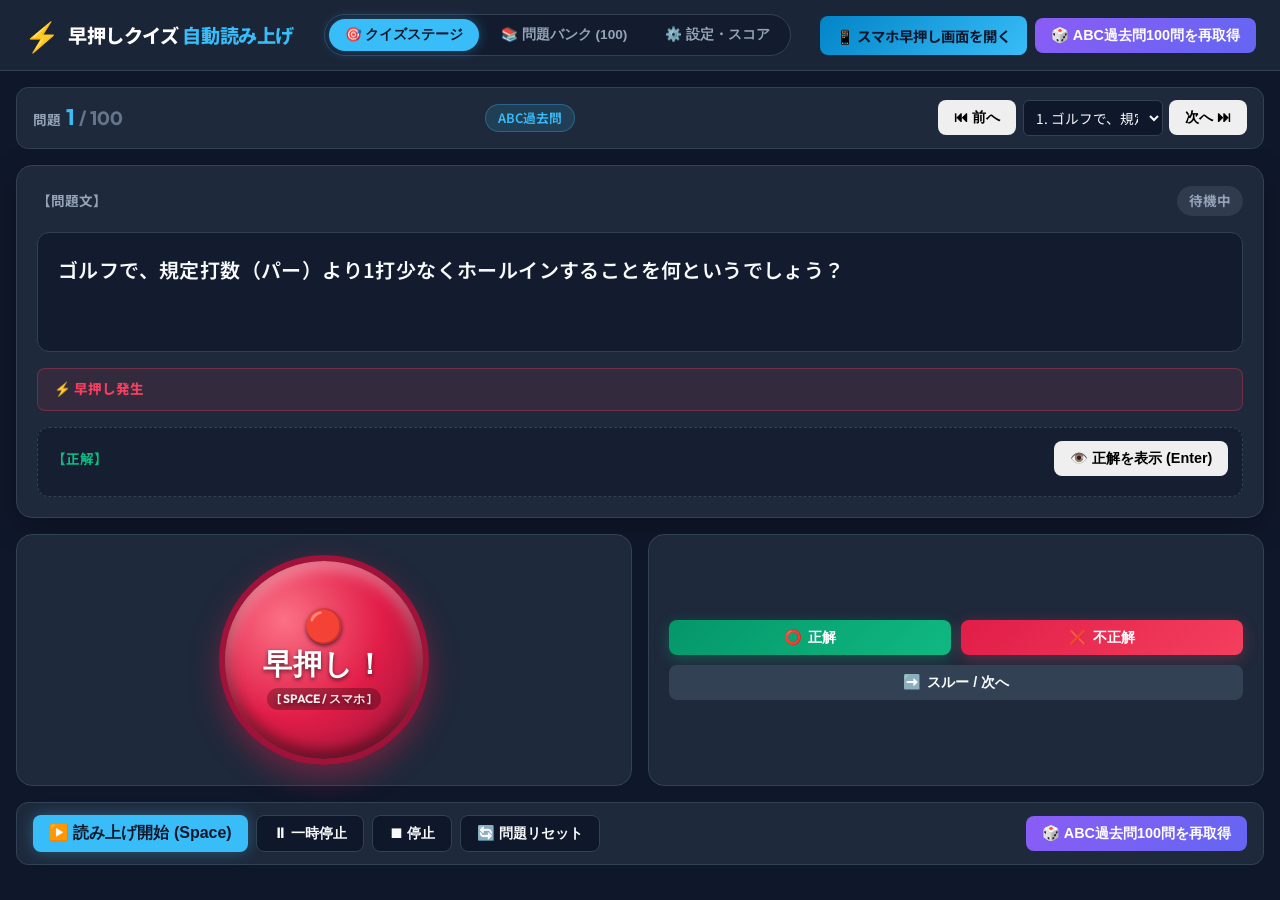
==== index.html @ 0f9292b7 "feat: implement automated buzzer quiz application with text-to-speech functionality and responsive U" ====
<!DOCTYPE html>
<html lang="ja">
<head>
  <meta charset="UTF-8">
  <meta name="viewport" content="width=device-width, initial-scale=1.0, maximum-scale=1.0, user-scalable=no">
  <title>早押しクイズ 自動読み上げ＆判定アプリ</title>
  <!-- Google Fonts: Noto Sans JP, Outfit -->
  <link rel="preconnect" href="https://fonts.googleapis.com">
  <link rel="preconnect" href="https://fonts.gstatic.com" crossorigin>
  <link href="https://fonts.googleapis.com/css2?family=Noto+Sans+JP:wght@400;600;800;900&family=Outfit:wght@600;800&display=swap" rel="stylesheet">
  <link rel="stylesheet" href="style.css">
</head>
<body>
  <div class="app-container">
    <!-- Header -->
    <header class="app-header">
      <div class="logo-area">
        <span class="logo-icon">⚡</span>
        <h1 class="app-title">早押しクイズ <span>自動読み上げ</span></h1>
      </div>
      <nav class="nav-tabs">
        <button class="tab-btn active" data-tab="stage-tab">🎯 クイズステージ</button>
        <button class="tab-btn" data-tab="bank-tab">📚 問題バンク (<span id="total-count-badge">0</span>)</button>
        <button class="tab-btn" data-tab="settings-tab">⚙️ 設定・スコア</button>
      </nav>
      <div class="header-actions">
        <a href="player.html" target="_blank" class="btn btn-mobile-link" title="スマホ用の早押しボタン画面を開きます">
          📱 スマホ早押し画面を開く
        </a>
        <button id="btn-header-abc" class="btn btn-abc-header" title="ABC過去問から新しく100問をランダム抽出">
          🎲 ABC過去問100問を再取得
        </button>
      </div>
    </header>

    <!-- Main Content Tabs -->
    <main class="app-main">
      
      <!-- ================= TAB 1: QUIZ STAGE ================= -->
      <section id="stage-tab" class="tab-content active">
        <div class="stage-grid">
          
          <!-- Top Info Bar -->
          <div class="stage-info-bar">
            <div class="q-progress">
              <span class="q-label">問題</span>
              <span id="current-q-num" class="q-num">1</span>
              <span class="q-total">/ <span id="max-q-num">100</span></span>
            </div>
            <div id="q-genre-tag" class="genre-tag">ABC過去問</div>
            <div class="stage-quick-controls">
              <button id="btn-prev-q" class="btn btn-sm">⏮ 前へ</button>
              <select id="q-select-dropdown" class="select-sm"></select>
              <button id="btn-next-q" class="btn btn-sm">次へ ⏭</button>
            </div>
          </div>

          <!-- Question Card Display -->
          <div class="question-card">
            <div class="question-header">
              <span class="card-title">【問題文】</span>
              <span id="speech-status" class="status-indicator ready">待機中</span>
            </div>
            
            <div id="question-text-box" class="question-text-box">
              <span class="placeholder-text">「読み上げ開始」またはSpaceキーを押してください</span>
            </div>

            <!-- Buzz Marker & Player Info -->
            <div id="buzz-marker-info" class="buzz-marker-info hidden">
              <span class="buzz-badge">⚡ 早押し発生</span>
              <span id="buzz-position-text"></span>
            </div>

            <!-- Answer Box (Hidden/Shown) -->
            <div class="answer-box">
              <div class="answer-header">
                <span class="answer-title">【正解】</span>
                <button id="btn-toggle-answer" class="btn btn-answer-toggle">👁️ 正解を表示 (Enter)</button>
              </div>
              <div id="answer-text" class="answer-text hidden">----</div>
            </div>
          </div>

          <!-- Giant Buzz Button & Countdown Stage -->
          <div class="buzz-stage-area">
            
            <!-- Giant Buzzer Button -->
            <div class="buzzer-container">
              <button id="btn-buzz" class="giant-buzz-button">
                <div class="buzz-inner">
                  <span class="buzz-icon">🔴</span>
                  <span class="buzz-text">早押し！</span>
                  <span class="buzz-sub">[ SPACE / スマホ ]</span>
                </div>
              </button>
            </div>

            <!-- Answer Countdown & Judge Panel -->
            <div class="judge-container">
              <!-- Timer Display -->
              <div id="timer-display" class="timer-display hidden">
                <span class="timer-label">解答時間</span>
                <span id="timer-count" class="timer-count">5</span>
                <div class="timer-bar-bg">
                  <div id="timer-bar-fill" class="timer-bar-fill"></div>
                </div>
              </div>

              <!-- Judgement Buttons -->
              <div class="judge-buttons">
                <button id="btn-correct" class="btn btn-judge btn-correct">
                  <span class="judge-icon">⭕</span>
                  <span class="judge-label">正解</span>
                </button>
                <button id="btn-incorrect" class="btn btn-judge btn-incorrect">
                  <span class="judge-icon">❌</span>
                  <span class="judge-label">不正解</span>
                </button>
                <button id="btn-through" class="btn btn-judge btn-through">
                  <span class="judge-icon">➡️</span>
                  <span class="judge-label">スルー / 次へ</span>
                </button>
              </div>
            </div>

          </div>

          <!-- Playback Controls Toolbar -->
          <div class="playback-toolbar">
            <button id="btn-play" class="btn btn-play">▶️ 読み上げ開始 (Space)</button>
            <button id="btn-pause" class="btn btn-ctrl">⏸ 一時停止</button>
            <button id="btn-stop" class="btn btn-ctrl">⏹ 停止</button>
            <button id="btn-restart" class="btn btn-ctrl">🔄 問題リセット</button>
            <button id="btn-stage-abc" class="btn btn-abc-stage">🎲 ABC過去問100問を再取得</button>
          </div>

        </div>
      </section>

      <!-- ================= TAB 2: QUESTION BANK ================= -->
      <section id="bank-tab" class="tab-content">
        <div class="bank-container">
          
          <div class="bank-toolbar">
            <div class="bank-title-area">
              <h2>登録問題一覧</h2>
              <span id="bank-count-info">全 0 問</span>
            </div>
            <div class="bank-action-buttons">
              <button id="btn-bank-abc" class="btn btn-abc">🎲 ABC過去問100問を再取得</button>
              <button id="btn-open-import" class="btn btn-secondary">📥 CSV/一括インポート</button>
              <button id="btn-open-add" class="btn btn-primary">➕ 問題を手動追加</button>
              <button id="btn-shuffle-bank" class="btn btn-ctrl">🔀 シャッフル</button>
              <button id="btn-clear-bank" class="btn btn-danger">🗑 全削除</button>
            </div>
          </div>

          <!-- Add / Edit Modal -->
          <div id="add-modal" class="modal hidden">
            <div class="modal-content">
              <h3>新しい問題を追加</h3>
              <div class="form-group">
                <label>問題文（必須）:</label>
                <textarea id="input-add-q" placeholder="例: 慣用句で、思いがけない幸運に恵まれることを「棚から何」というでしょう？" rows="3"></textarea>
              </div>
              <div class="form-group">
                <label>正解（必須）:</label>
                <input type="text" id="input-add-a" placeholder="例: 牡丹（ぼたもち）">
              </div>
              <div class="form-group">
                <label>ジャンル（任意）:</label>
                <input type="text" id="input-add-genre" placeholder="例: 国語・文学">
              </div>
              <div class="modal-buttons">
                <button id="btn-save-add" class="btn btn-primary">保存する</button>
                <button id="btn-close-add" class="btn btn-secondary">キャンセル</button>
              </div>
            </div>
          </div>

          <!-- Import Modal -->
          <div id="import-modal" class="modal hidden">
            <div class="modal-content">
              <h3>問題の一括インポート</h3>
              <p class="import-help">1行ごとに「<code>問題文,正解</code>」または「<code>問題文 [Tab] 正解</code>」の形式で入力してください。</p>
              <textarea id="input-import-text" rows="8" placeholder="問題文1,正解1&#10;問題文2,正解2"></textarea>
              <div class="modal-buttons">
                <button id="btn-do-import" class="btn btn-primary">インポート実行</button>
                <button id="btn-close-import" class="btn btn-secondary">閉じる</button>
              </div>
            </div>
          </div>

          <!-- Question Table -->
          <div class="table-wrapper">
            <table class="question-table">
              <thead>
                <tr>
                  <th style="width: 60px;">No.</th>
                  <th>問題文</th>
                  <th style="width: 200px;">正解</th>
                  <th style="width: 120px;">ジャンル</th>
                  <th style="width: 100px;">操作</th>
                </tr>
              </thead>
              <tbody id="question-table-body">
                <!-- Dynamically populated -->
              </tbody>
            </table>
          </div>

        </div>
      </section>

      <!-- ================= TAB 3: SETTINGS & SCORES ================= -->
      <section id="settings-tab" class="tab-content">
        <div class="settings-grid">
          
          <!-- Smartphone Buzzer Info -->
          <div class="settings-card full-width">
            <h3>📱 スマホ早押しコントローラー連携</h3>
            <p>スマホや別のタブ・端末を早押しボタンとして使用できます！下記ボタンからスマホ用ボタン画面（<code>player.html</code>）を開いてください。</p>
            <div style="margin-top: 0.5rem; display: flex; gap: 1rem; align-items: center;">
              <a href="player.html" target="_blank" class="btn btn-mobile-link" style="font-size: 1rem; padding: 0.75rem 1.5rem;">
                📱 スマホ用早押し画面 (player.html) を開く
              </a>
              <span style="font-size: 0.85rem; color: var(--text-secondary);">※同じWi-Fi/ブラウザ内から連携可能</span>
            </div>
          </div>

          <!-- Audio & Speech Settings -->
          <div class="settings-card">
            <h3>🎙️ 音声合成（読み上げ）設定</h3>
            
            <div class="form-group">
              <label>音声ボイス:</label>
              <select id="select-voice" class="select-full"></select>
            </div>

            <div class="form-group">
              <label>読み上げ速度 (Speed): <span id="rate-value" class="val-badge">1.3x</span></label>
              <input type="range" id="range-rate" min="0.8" max="2.5" step="0.1" value="1.3">
              <div class="range-labels">
                <span>0.8x (ゆっくり)</span>
                <span>1.3x (標準早押し)</span>
                <span>2.5x (超高速)</span>
              </div>
            </div>

            <div class="form-group">
              <label>ピッチ (Pitch): <span id="pitch-value" class="val-badge">1.0</span></label>
              <input type="range" id="range-pitch" min="0.5" max="1.5" step="0.1" value="1.0">
            </div>

            <button id="btn-test-speech" class="btn btn-secondary">🔊 声のテスト再生</button>
          </div>

          <!-- Quiz Rules & Timer Settings -->
          <div class="settings-card">
            <h3>⏱️ ルール・タイマー設定</h3>

            <div class="form-group">
              <label>早押し後の解答制限時間:</label>
              <select id="select-timer-sec" class="select-full">
                <option value="3">3秒</option>
                <option value="5" selected>5秒（標準）</option>
                <option value="7">7秒</option>
                <option value="10">10秒</option>
              </select>
            </div>

            <div class="form-group">
              <label>正解時の加点ポイント:</label>
              <input type="number" id="input-correct-pt" value="100" class="input-full">
            </div>

            <div class="form-group">
              <label>不正解時の減点ポイント:</label>
              <input type="number" id="input-incorrect-pt" value="50" class="input-full">
            </div>
          </div>

          <!-- Scoreboard / Player Manager -->
          <div class="settings-card full-width">
            <div class="scoreboard-header">
              <h3>🏆 スコアボード・対戦記録</h3>
              <div class="score-actions">
                <button id="btn-reset-scores" class="btn btn-danger btn-sm">🔄 得点をリセット</button>
              </div>
            </div>

            <div class="score-cards-container">
              <div class="player-score-card">
                <div class="player-name">プレイヤー / チーム</div>
                <div id="player-score-val" class="score-display">0 <span class="unit">pt</span></div>
                <div class="score-stats">
                  <span class="stat-correct">正解: <strong id="stat-correct-count">0</strong></span>
                  <span class="stat-incorrect">誤答: <strong id="stat-incorrect-count">0</strong></span>
                </div>
                <div class="manual-score-adjust">
                  <button id="btn-add-100" class="btn btn-sm btn-correct">+100</button>
                  <button id="btn-sub-50" class="btn btn-sm btn-incorrect">-50</button>
                </div>
              </div>
            </div>
          </div>

        </div>
      </section>

    </main>
  </div>

  <!-- Scripts -->
  <script src="js/abc_dataset.js"></script>
  <script src="js/sound.js"></script>
  <script src="js/speech.js"></script>
  <script src="js/questions.js"></script>
  <script src="app.js"></script>
</body>
</html>
---- style.css ----
/* ==========================================================================
   早押しクイズ 自動読み上げ＆判定アプリ Stylesheet
   ========================================================================== */

:root {
  --bg-dark: #0f172a;
  --bg-card: #1e293b;
  --bg-card-hover: #334155;
  --border-color: #334155;
  
  --primary-color: #38bdf8;
  --primary-glow: rgba(56, 189, 248, 0.35);
  
  --accent-red: #f43f5e;
  --accent-red-glow: rgba(244, 63, 94, 0.5);
  
  --accent-green: #10b981;
  --accent-green-glow: rgba(16, 185, 129, 0.4);
  
  --accent-yellow: #f59e0b;
  --accent-purple: #8b5cf6;
  
  --text-primary: #f8fafc;
  --text-secondary: #94a3b8;
  --text-muted: #64748b;
  
  --font-main: 'Noto Sans JP', -apple-system, BlinkMacSystemFont, sans-serif;
  --font-num: 'Outfit', sans-serif;
}

* {
  box-sizing: border-box;
  margin: 0;
  padding: 0;
}

body {
  background-color: var(--bg-dark);
  color: var(--text-primary);
  font-family: var(--font-main);
  line-height: 1.6;
  min-height: 100vh;
  overflow-x: hidden;
}

.app-container {
  display: flex;
  flex-direction: column;
  min-height: 100vh;
}

/* ==========================================
   Header & Navigation
   ========================================== */
.app-header {
  display: flex;
  align-items: center;
  justify-content: space-between;
  padding: 0.75rem 1.5rem;
  background-color: rgba(30, 41, 59, 0.85);
  backdrop-filter: blur(12px);
  border-bottom: 1px solid var(--border-color);
  position: sticky;
  top: 0;
  z-index: 100;
  flex-wrap: wrap;
  gap: 0.75rem;
}

.logo-area {
  display: flex;
  align-items: center;
  gap: 0.5rem;
}

.logo-icon {
  font-size: 1.8rem;
}

.app-title {
  font-size: 1.2rem;
  font-weight: 800;
  color: #fff;
  letter-spacing: -0.02em;
}

.app-title span {
  color: var(--primary-color);
}

.nav-tabs {
  display: flex;
  gap: 0.35rem;
  background-color: rgba(15, 23, 42, 0.6);
  padding: 0.25rem;
  border-radius: 9999px;
  border: 1px solid var(--border-color);
}

.tab-btn {
  background: none;
  border: none;
  color: var(--text-secondary);
  padding: 0.45rem 1rem;
  border-radius: 9999px;
  font-size: 0.85rem;
  font-weight: 600;
  cursor: pointer;
  transition: all 0.2s ease;
}

.tab-btn:hover {
  color: var(--text-primary);
}

.tab-btn.active {
  background-color: var(--primary-color);
  color: #0f172a;
  box-shadow: 0 0 12px var(--primary-glow);
}

.header-actions {
  display: flex;
  align-items: center;
  gap: 0.5rem;
}

.btn-mobile-link {
  background: linear-gradient(135deg, #0284c7, #38bdf8);
  color: #0f172a;
  font-weight: 800;
  padding: 0.45rem 0.9rem;
  border-radius: 8px;
  text-decoration: none;
  font-size: 0.85rem;
  display: inline-flex;
  align-items: center;
  gap: 0.3rem;
  transition: transform 0.15s ease;
}

.btn-mobile-link:hover {
  transform: translateY(-1px);
}

.btn-abc-header {
  background: linear-gradient(135deg, var(--accent-purple), #6366f1);
  color: #fff;
  font-weight: 700;
  padding: 0.45rem 0.9rem;
  border-radius: 8px;
  border: none;
  cursor: pointer;
  font-size: 0.85rem;
  transition: transform 0.15s ease, box-shadow 0.15s ease;
}

.btn-abc-header:hover {
  transform: translateY(-2px);
  box-shadow: 0 4px 15px rgba(139, 92, 246, 0.4);
}

/* Mobile Responsive Header */
@media (max-width: 820px) {
  .app-header {
    flex-direction: column;
    align-items: stretch;
  }
  .header-actions {
    justify-content: space-between;
  }
  .nav-tabs {
    justify-content: center;
  }
}

/* ==========================================
   Main Layout & Tabs
   ========================================== */
.app-main {
  flex: 1;
  padding: 1rem;
  max-width: 1280px;
  width: 100%;
  margin: 0 auto;
}

.tab-content {
  display: none;
}

.tab-content.active {
  display: block;
  animation: fadeIn 0.25s ease-out;
}

@keyframes fadeIn {
  from { opacity: 0; transform: translateY(6px); }
  to { opacity: 1; transform: translateY(0); }
}

/* ==========================================
   Tab 1: Quiz Stage
   ========================================== */
.stage-grid {
  display: flex;
  flex-direction: column;
  gap: 1rem;
}

.stage-info-bar {
  display: flex;
  align-items: center;
  justify-content: space-between;
  background-color: var(--bg-card);
  padding: 0.75rem 1rem;
  border-radius: 12px;
  border: 1px solid var(--border-color);
  flex-wrap: wrap;
  gap: 0.5rem;
}

.q-progress {
  font-family: var(--font-num);
  font-size: 1.2rem;
  font-weight: 700;
  display: flex;
  align-items: baseline;
  gap: 0.3rem;
}

.q-label {
  font-size: 0.85rem;
  color: var(--text-secondary);
  font-family: var(--font-main);
}

.q-num {
  font-size: 1.4rem;
  color: var(--primary-color);
}

.q-total {
  color: var(--text-muted);
}

.genre-tag {
  background-color: rgba(56, 189, 248, 0.15);
  color: var(--primary-color);
  border: 1px solid rgba(56, 189, 248, 0.3);
  padding: 0.2rem 0.75rem;
  border-radius: 9999px;
  font-size: 0.8rem;
  font-weight: 600;
}

.stage-quick-controls {
  display: flex;
  align-items: center;
  gap: 0.4rem;
}

.select-sm {
  background-color: var(--bg-dark);
  color: var(--text-primary);
  border: 1px solid var(--border-color);
  padding: 0.35rem 0.5rem;
  border-radius: 6px;
  font-size: 0.85rem;
  max-width: 140px;
}

/* Question Display Card */
.question-card {
  background-color: var(--bg-card);
  border: 1px solid var(--border-color);
  border-radius: 16px;
  padding: 1.25rem;
  display: flex;
  flex-direction: column;
  gap: 1rem;
  box-shadow: 0 10px 30px rgba(0, 0, 0, 0.25);
}

.question-header {
  display: flex;
  align-items: center;
  justify-content: space-between;
}

.card-title {
  font-size: 0.85rem;
  font-weight: 700;
  color: var(--text-secondary);
}

.status-indicator {
  font-size: 0.85rem;
  font-weight: 700;
  padding: 0.25rem 0.75rem;
  border-radius: 9999px;
}

.status-indicator.ready {
  background-color: rgba(148, 163, 184, 0.15);
  color: var(--text-secondary);
}

.status-indicator.playing {
  background-color: rgba(56, 189, 248, 0.2);
  color: var(--primary-color);
  border: 1px solid var(--primary-color);
  animation: pulse 1.5s infinite;
}

.status-indicator.buzzed {
  background-color: var(--accent-red);
  color: #fff;
  box-shadow: 0 0 15px var(--accent-red-glow);
}

@keyframes pulse {
  0%, 100% { opacity: 1; }
  50% { opacity: 0.5; }
}

.question-text-box {
  background-color: rgba(15, 23, 42, 0.7);
  border: 1px solid var(--border-color);
  border-radius: 12px;
  padding: 1.25rem;
  min-height: 120px;
  font-size: 1.25rem;
  font-weight: 600;
  line-height: 1.7;
  letter-spacing: 0.02em;
  word-break: break-all;
  white-space: pre-wrap;
  transition: border-color 0.2s ease;
}

.placeholder-text {
  color: var(--text-muted);
  font-size: 1rem;
  font-weight: 400;
  font-style: italic;
}

.speech-highlight {
  color: var(--primary-color);
  text-shadow: 0 0 8px var(--primary-glow);
  font-weight: 800;
  background-color: rgba(56, 189, 248, 0.15);
  border-radius: 4px;
}

.buzz-slash {
  display: inline-block;
  color: var(--accent-red);
  font-weight: 900;
  font-size: 1.5rem;
  background-color: rgba(244, 63, 94, 0.25);
  padding: 0 0.25rem;
  border-radius: 4px;
  border: 1px solid var(--accent-red);
  box-shadow: 0 0 10px var(--accent-red-glow);
  animation: buzzPop 0.3s cubic-bezier(0.175, 0.885, 0.32, 1.275);
}

@keyframes buzzPop {
  0% { transform: scale(0.5); }
  50% { transform: scale(1.3); }
  100% { transform: scale(1); }
}

.buzz-marker-info {
  display: flex;
  align-items: center;
  gap: 0.75rem;
  background-color: rgba(244, 63, 94, 0.1);
  border: 1px solid rgba(244, 63, 94, 0.3);
  padding: 0.6rem 1rem;
  border-radius: 8px;
  font-size: 0.85rem;
}

.buzz-badge {
  color: var(--accent-red);
  font-weight: 800;
}

.answer-box {
  background-color: rgba(15, 23, 42, 0.5);
  border: 1px dashed var(--border-color);
  border-radius: 12px;
  padding: 0.85rem;
}

.answer-header {
  display: flex;
  align-items: center;
  justify-content: space-between;
  margin-bottom: 0.4rem;
}

.answer-title {
  font-size: 0.85rem;
  font-weight: 700;
  color: var(--accent-green);
}

.answer-text {
  font-size: 1.2rem;
  font-weight: 800;
  color: var(--accent-green);
  background-color: rgba(16, 185, 129, 0.1);
  padding: 0.65rem 0.85rem;
  border-radius: 8px;
  border: 1px solid rgba(16, 185, 129, 0.3);
  word-break: break-all;
}

.answer-text.hidden {
  display: none;
}

/* ==========================================
   Buzz Stage Area & Giant Buzzer Button
   ========================================== */
.buzz-stage-area {
  display: grid;
  grid-template-columns: 1fr 1fr;
  gap: 1rem;
  align-items: stretch;
}

@media (max-width: 768px) {
  .buzz-stage-area {
    grid-template-columns: 1fr;
  }
}

.buzzer-container {
  display: flex;
  align-items: center;
  justify-content: center;
  background-color: var(--bg-card);
  border: 1px solid var(--border-color);
  border-radius: 16px;
  padding: 1.25rem;
}

.giant-buzz-button {
  width: min(210px, 55vw);
  height: min(210px, 55vw);
  border-radius: 50%;
  border: 6px solid #9f1239;
  background: radial-gradient(circle at 30% 30%, #fb7185, #e11d48, #881337);
  box-shadow: 0 12px 30px rgba(225, 29, 72, 0.4), inset 0 -8px 15px rgba(0, 0, 0, 0.5), inset 0 8px 15px rgba(255, 255, 255, 0.4);
  cursor: pointer;
  transition: transform 0.1s ease, box-shadow 0.1s ease, filter 0.1s ease;
  outline: none;
  touch-action: manipulation;
  -webkit-tap-highlight-color: transparent;
}

.giant-buzz-button:hover {
  transform: scale(1.03);
  filter: brightness(1.1);
  box-shadow: 0 16px 40px rgba(225, 29, 72, 0.6), inset 0 -8px 15px rgba(0, 0, 0, 0.5);
}

.giant-buzz-button:active,
.giant-buzz-button.pressed {
  transform: scale(0.94);
  box-shadow: 0 4px 15px rgba(225, 29, 72, 0.4), inset 0 4px 10px rgba(0, 0, 0, 0.8);
  filter: brightness(1.25);
}

.buzz-inner {
  display: flex;
  flex-direction: column;
  align-items: center;
  justify-content: center;
  color: #fff;
  text-shadow: 0 2px 4px rgba(0, 0, 0, 0.6);
}

.buzz-icon {
  font-size: 2rem;
  line-height: 1;
}

.buzz-text {
  font-size: 1.8rem;
  font-weight: 900;
  letter-spacing: 0.05em;
  margin-top: 0.2rem;
}

.buzz-sub {
  font-size: 0.75rem;
  font-family: var(--font-num);
  font-weight: 700;
  opacity: 0.9;
  background-color: rgba(0, 0, 0, 0.3);
  padding: 0.15rem 0.6rem;
  border-radius: 9999px;
  margin-top: 0.2rem;
}

/* Countdown & Judgement Container */
.judge-container {
  background-color: var(--bg-card);
  border: 1px solid var(--border-color);
  border-radius: 16px;
  padding: 1.25rem;
  display: flex;
  flex-direction: column;
  justify-content: center;
  gap: 0.85rem;
}

.timer-display {
  display: flex;
  flex-direction: column;
  align-items: center;
  gap: 0.3rem;
  background-color: rgba(15, 23, 42, 0.6);
  padding: 0.6rem;
  border-radius: 12px;
  border: 1px solid var(--border-color);
}

.timer-display.hidden {
  display: none;
}

.timer-label {
  font-size: 0.75rem;
  color: var(--text-secondary);
  font-weight: 600;
}

.timer-count {
  font-family: var(--font-num);
  font-size: 2.2rem;
  font-weight: 900;
  color: var(--accent-yellow);
  line-height: 1;
}

.timer-bar-bg {
  width: 100%;
  height: 6px;
  background-color: var(--bg-dark);
  border-radius: 9999px;
  overflow: hidden;
}

.timer-bar-fill {
  height: 100%;
  width: 100%;
  background: linear-gradient(90deg, var(--accent-yellow), var(--accent-red));
  transition: width 0.1s linear;
}

.judge-buttons {
  display: grid;
  grid-template-columns: 1fr 1fr;
  gap: 0.65rem;
}

.btn-judge {
  padding: 0.85rem 0.5rem;
  border-radius: 12px;
  border: none;
  font-weight: 800;
  font-size: 1rem;
  cursor: pointer;
  display: flex;
  align-items: center;
  justify-content: center;
  gap: 0.4rem;
  transition: transform 0.15s ease, box-shadow 0.15s ease;
}

.btn-judge:hover {
  transform: translateY(-2px);
}

.btn-correct {
  background: linear-gradient(135deg, #059669, #10b981);
  color: #fff;
  box-shadow: 0 4px 15px rgba(16, 185, 129, 0.3);
}

.btn-incorrect {
  background: linear-gradient(135deg, #e11d48, #f43f5e);
  color: #fff;
  box-shadow: 0 4px 15px rgba(244, 63, 94, 0.3);
}

.btn-through {
  grid-column: span 2;
  background-color: #334155;
  color: var(--text-primary);
}

.btn-through:hover {
  background-color: #475569;
}

/* Playback Toolbar */
.playback-toolbar {
  display: flex;
  flex-wrap: wrap;
  gap: 0.5rem;
  background-color: var(--bg-card);
  border: 1px solid var(--border-color);
  border-radius: 12px;
  padding: 0.75rem 1rem;
  align-items: center;
}

.btn {
  padding: 0.5rem 1rem;
  border-radius: 8px;
  border: none;
  font-weight: 700;
  font-size: 0.9rem;
  cursor: pointer;
  transition: all 0.15s ease;
}

.btn-play {
  background-color: var(--primary-color);
  color: #0f172a;
  font-size: 1rem;
  box-shadow: 0 0 15px var(--primary-glow);
}

.btn-play:hover {
  background-color: #7dd3fc;
}

.btn-ctrl {
  background-color: var(--bg-dark);
  color: var(--text-primary);
  border: 1px solid var(--border-color);
}

.btn-ctrl:hover {
  background-color: var(--bg-card-hover);
}

.btn-abc-stage {
  margin-left: auto;
  background: linear-gradient(135deg, #8b5cf6, #6366f1);
  color: #fff;
}

/* ==========================================
   Tab 2: Question Bank
   ========================================== */
.bank-container {
  display: flex;
  flex-direction: column;
  gap: 1rem;
}

.bank-toolbar {
  display: flex;
  align-items: center;
  justify-content: space-between;
  background-color: var(--bg-card);
  border: 1px solid var(--border-color);
  border-radius: 12px;
  padding: 1rem;
  flex-wrap: wrap;
  gap: 0.75rem;
}

.bank-title-area h2 {
  font-size: 1.1rem;
  font-weight: 800;
}

#bank-count-info {
  font-size: 0.85rem;
  color: var(--text-secondary);
}

.bank-action-buttons {
  display: flex;
  gap: 0.4rem;
  flex-wrap: wrap;
}

.btn-primary {
  background-color: var(--primary-color);
  color: #0f172a;
}

.btn-secondary {
  background-color: #475569;
  color: #fff;
}

.btn-danger {
  background-color: #991b1b;
  color: #fff;
}

.btn-abc {
  background: linear-gradient(135deg, #8b5cf6, #6366f1);
  color: #fff;
}

.table-wrapper {
  background-color: var(--bg-card);
  border: 1px solid var(--border-color);
  border-radius: 12px;
  overflow-x: auto;
  max-height: 550px;
  overflow-y: auto;
}

.question-table {
  width: 100%;
  border-collapse: collapse;
  text-align: left;
}

.question-table th,
.question-table td {
  padding: 0.75rem 0.85rem;
  border-bottom: 1px solid var(--border-color);
  font-size: 0.9rem;
}

.question-table th {
  background-color: var(--bg-dark);
  color: var(--text-secondary);
  font-size: 0.8rem;
  font-weight: 700;
  position: sticky;
  top: 0;
  z-index: 10;
}

.question-table tr:hover {
  background-color: var(--bg-card-hover);
}

/* Modals */
.modal {
  position: fixed;
  top: 0;
  left: 0;
  width: 100vw;
  height: 100vh;
  background-color: rgba(15, 23, 42, 0.8);
  backdrop-filter: blur(8px);
  display: flex;
  align-items: center;
  justify-content: center;
  z-index: 1000;
}

.modal.hidden {
  display: none;
}

.modal-content {
  background-color: var(--bg-card);
  border: 1px solid var(--border-color);
  border-radius: 16px;
  padding: 1.5rem;
  max-width: 550px;
  width: 90%;
  display: flex;
  flex-direction: column;
  gap: 1rem;
  box-shadow: 0 20px 40px rgba(0, 0, 0, 0.5);
}

.form-group {
  display: flex;
  flex-direction: column;
  gap: 0.35rem;
}

.form-group label {
  font-size: 0.85rem;
  font-weight: 700;
  color: var(--text-secondary);
}

textarea, input[type="text"], input[type="number"], select {
  background-color: var(--bg-dark);
  border: 1px solid var(--border-color);
  color: var(--text-primary);
  padding: 0.6rem 0.8rem;
  border-radius: 8px;
  font-family: inherit;
  font-size: 0.9rem;
}

textarea:focus, input:focus, select:focus {
  outline: none;
  border-color: var(--primary-color);
  box-shadow: 0 0 8px var(--primary-glow);
}

.modal-buttons {
  display: flex;
  justify-content: flex-end;
  gap: 0.6rem;
  margin-top: 0.5rem;
}

/* ==========================================
   Tab 3: Settings & Scores
   ========================================== */
.settings-grid {
  display: grid;
  grid-template-columns: 1fr 1fr;
  gap: 1.25rem;
}

@media (max-width: 768px) {
  .settings-grid {
    grid-template-columns: 1fr;
  }
}

.settings-card {
  background-color: var(--bg-card);
  border: 1px solid var(--border-color);
  border-radius: 16px;
  padding: 1.25rem;
  display: flex;
  flex-direction: column;
  gap: 1rem;
}

.settings-card.full-width {
  grid-column: 1 / -1;
}

.settings-card h3 {
  font-size: 1.05rem;
  font-weight: 800;
  color: var(--primary-color);
  border-bottom: 1px solid var(--border-color);
  padding-bottom: 0.4rem;
}

.val-badge {
  color: var(--primary-color);
  font-weight: 800;
  font-family: var(--font-num);
}

.range-labels {
  display: flex;
  justify-content: space-between;
  font-size: 0.75rem;
  color: var(--text-muted);
}

/* Scoreboard */
.scoreboard-header {
  display: flex;
  align-items: center;
  justify-content: space-between;
}

.score-cards-container {
  display: grid;
  grid-template-columns: repeat(auto-fit, minmax(240px, 1fr));
  gap: 1rem;
}

.player-score-card {
  background-color: rgba(15, 23, 42, 0.6);
  border: 1px solid var(--border-color);
  border-radius: 12px;
  padding: 1rem;
  display: flex;
  flex-direction: column;
  align-items: center;
  gap: 0.4rem;
}

.player-name {
  font-size: 1rem;
  font-weight: 800;
}

.score-display {
  font-family: var(--font-num);
  font-size: 2.6rem;
  font-weight: 900;
  color: var(--primary-color);
}

.score-display .unit {
  font-size: 1.1rem;
  color: var(--text-muted);
}

.score-stats {
  display: flex;
  gap: 1.2rem;
  font-size: 0.85rem;
}

.stat-correct { color: var(--accent-green); }
.stat-incorrect { color: var(--accent-red); }

.manual-score-adjust {
  display: flex;
  gap: 0.4rem;
  margin-top: 0.4rem;
}
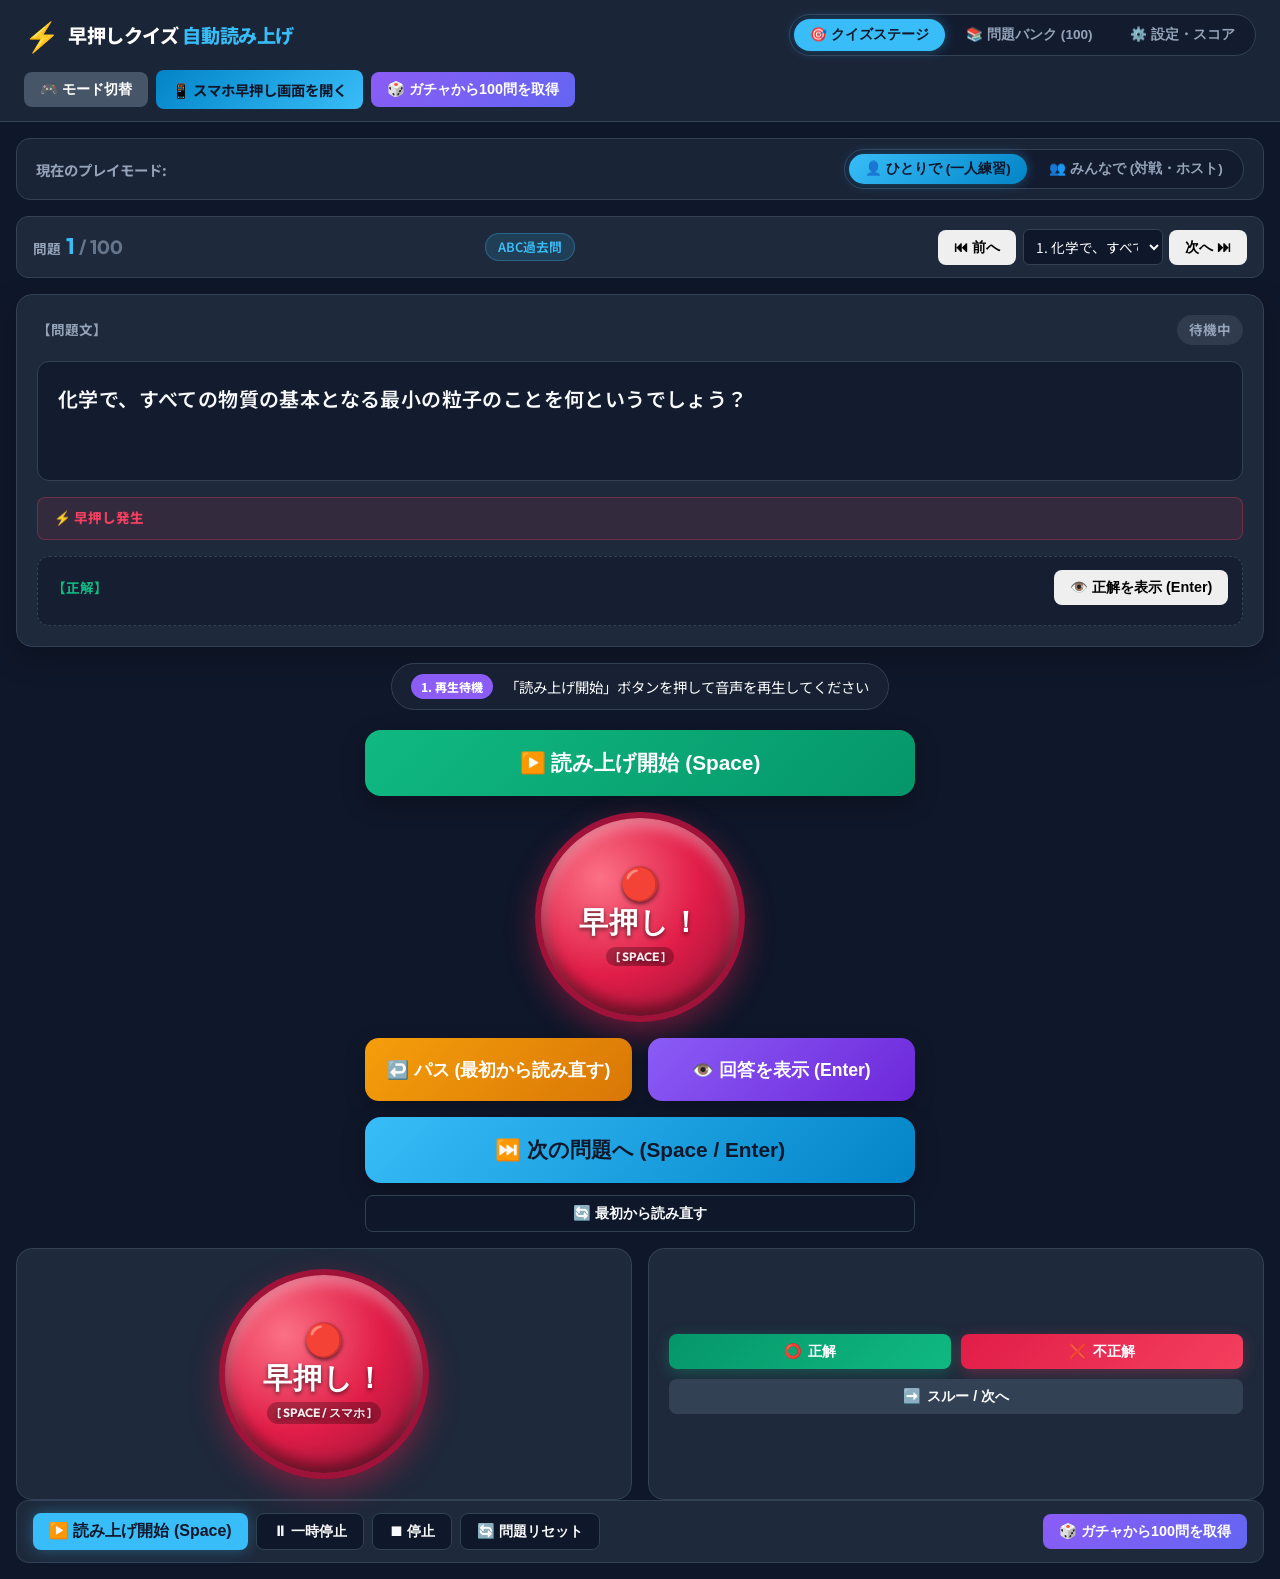
==== commit 9583cdcb: "feat: initialize quiz application with Web Speech API integration, mobile buzzer UI, and synthetic s" ====
--- a/index.html
+++ b/index.html
@@ -24,11 +24,14 @@
         <button class="tab-btn" data-tab="settings-tab">⚙️ 設定・スコア</button>
       </nav>
       <div class="header-actions">
+        <button id="btn-open-mode" class="btn btn-secondary" title="プレイモードを選択（ひとりで / みんなで）">
+          🎮 モード切替
+        </button>
         <a href="player.html" target="_blank" class="btn btn-mobile-link" title="スマホ用の早押しボタン画面を開きます">
           📱 スマホ早押し画面を開く
         </a>
-        <button id="btn-header-abc" class="btn btn-abc-header" title="ABC過去問から新しく100問をランダム抽出">
-          🎲 ABC過去問100問を再取得
+        <button id="btn-header-abc" class="btn btn-abc-header" title="http://qss.quiz-island.site/abcgo-gacha/ から新しく100問を取得">
+          🎲 ガチャから100問を取得
         </button>
       </div>
     </header>
@@ -38,6 +41,15 @@
       
       <!-- ================= TAB 1: QUIZ STAGE ================= -->
       <section id="stage-tab" class="tab-content active">
+        <!-- Top Mode Switcher Bar -->
+        <div class="mode-bar">
+          <span class="mode-bar-label">現在のプレイモード:</span>
+          <div class="mode-bar-buttons">
+            <button id="tab-mode-solo" class="mode-bar-btn active">👤 ひとりで (一人練習)</button>
+            <button id="tab-mode-multi" class="mode-bar-btn">👥 みんなで (対戦・ホスト)</button>
+          </div>
+        </div>
+
         <div class="stage-grid">
           
           <!-- Top Info Bar -->
@@ -82,57 +94,93 @@
             </div>
           </div>
 
-          <!-- Giant Buzz Button & Countdown Stage -->
-          <div class="buzz-stage-area">
-            
-            <!-- Giant Buzzer Button -->
-            <div class="buzzer-container">
-              <button id="btn-buzz" class="giant-buzz-button">
+          <!-- ================= SOLO MODE STAGE ================= -->
+          <div id="solo-stage-panel" class="solo-stage-area">
+            <div id="solo-step-guide" class="solo-step-guide">
+              <span id="solo-step-badge" class="solo-step-badge">1. 再生待機</span>
+              <span id="solo-step-text">「読み上げ開始」ボタンを押して音声を再生してください</span>
+            </div>
+
+            <div class="solo-action-container">
+              <!-- Idle State: Play Button -->
+              <button id="btn-solo-play" class="btn btn-solo-main btn-solo-play">▶️ 読み上げ開始 (Space)</button>
+
+              <!-- Reading State: Giant Buzzer Button -->
+              <button id="btn-solo-buzz" class="giant-buzz-button solo-buzz-btn hidden">
                 <div class="buzz-inner">
                   <span class="buzz-icon">🔴</span>
                   <span class="buzz-text">早押し！</span>
-                  <span class="buzz-sub">[ SPACE / スマホ ]</span>
+                  <span class="buzz-sub">[ SPACE ]</span>
                 </div>
               </button>
-            </div>
-
-            <!-- Answer Countdown & Judge Panel -->
-            <div class="judge-container">
-              <!-- Timer Display -->
-              <div id="timer-display" class="timer-display hidden">
-                <span class="timer-label">解答時間</span>
-                <span id="timer-count" class="timer-count">5</span>
-                <div class="timer-bar-bg">
-                  <div id="timer-bar-fill" class="timer-bar-fill"></div>
-                </div>
-              </div>
-
-              <!-- Judgement Buttons -->
-              <div class="judge-buttons">
-                <button id="btn-correct" class="btn btn-judge btn-correct">
-                  <span class="judge-icon">⭕</span>
-                  <span class="judge-label">正解</span>
+
+              <!-- Buzzed State: Pass vs Show Answer Grid -->
+              <div id="solo-choice-container" class="solo-choice-grid hidden">
+                <button id="btn-solo-pass" class="btn btn-solo-choice btn-pass">↩️ パス (最初から読み直す)</button>
+                <button id="btn-solo-show-answer" class="btn btn-solo-choice btn-answer">👁️ 回答を表示 (Enter)</button>
+              </div>
+
+              <!-- Answer Shown State: Next Question Button -->
+              <div id="solo-next-container" class="solo-next-grid hidden">
+                <button id="btn-solo-next" class="btn btn-solo-main btn-solo-next">⏭️ 次の問題へ (Space / Enter)</button>
+                <button id="btn-solo-reread" class="btn btn-ctrl">🔄 最初から読み直す</button>
+              </div>
+            </div>
+          </div>
+
+          <!-- ================= MULTIPLAYER MODE STAGE ================= -->
+          <div id="multi-stage-panel" class="multi-stage-area hidden">
+            <!-- Giant Buzz Button & Countdown Stage -->
+            <div class="buzz-stage-area">
+              <!-- Giant Buzzer Button -->
+              <div class="buzzer-container">
+                <button id="btn-buzz" class="giant-buzz-button">
+                  <div class="buzz-inner">
+                    <span class="buzz-icon">🔴</span>
+                    <span class="buzz-text">早押し！</span>
+                    <span class="buzz-sub">[ SPACE / スマホ ]</span>
+                  </div>
                 </button>
-                <button id="btn-incorrect" class="btn btn-judge btn-incorrect">
-                  <span class="judge-icon">❌</span>
-                  <span class="judge-label">不正解</span>
-                </button>
-                <button id="btn-through" class="btn btn-judge btn-through">
-                  <span class="judge-icon">➡️</span>
-                  <span class="judge-label">スルー / 次へ</span>
-                </button>
-              </div>
-            </div>
-
-          </div>
-
-          <!-- Playback Controls Toolbar -->
-          <div class="playback-toolbar">
-            <button id="btn-play" class="btn btn-play">▶️ 読み上げ開始 (Space)</button>
-            <button id="btn-pause" class="btn btn-ctrl">⏸ 一時停止</button>
-            <button id="btn-stop" class="btn btn-ctrl">⏹ 停止</button>
-            <button id="btn-restart" class="btn btn-ctrl">🔄 問題リセット</button>
-            <button id="btn-stage-abc" class="btn btn-abc-stage">🎲 ABC過去問100問を再取得</button>
+              </div>
+
+              <!-- Answer Countdown & Judge Panel -->
+              <div class="judge-container">
+                <!-- Timer Display -->
+                <div id="timer-display" class="timer-display hidden">
+                  <span class="timer-label">解答時間</span>
+                  <span id="timer-count" class="timer-count">5</span>
+                  <div class="timer-bar-bg">
+                    <div id="timer-bar-fill" class="timer-bar-fill"></div>
+                  </div>
+                </div>
+
+                <!-- Judgement Buttons -->
+                <div class="judge-buttons">
+                  <button id="btn-correct" class="btn btn-judge btn-correct">
+                    <span class="judge-icon">⭕</span>
+                    <span class="judge-label">正解</span>
+                  </button>
+                  <button id="btn-incorrect" class="btn btn-judge btn-incorrect">
+                    <span class="judge-icon">❌</span>
+                    <span class="judge-label">不正解</span>
+                  </button>
+                  <button id="btn-through" class="btn btn-judge btn-through">
+                    <span class="judge-icon">➡️</span>
+                    <span class="judge-label">スルー / 次へ</span>
+                  </button>
+                </div>
+              </div>
+
+            </div>
+
+            <!-- Playback Controls Toolbar -->
+            <div class="playback-toolbar">
+              <button id="btn-play" class="btn btn-play">▶️ 読み上げ開始 (Space)</button>
+              <button id="btn-pause" class="btn btn-ctrl">⏸ 一時停止</button>
+              <button id="btn-stop" class="btn btn-ctrl">⏹ 停止</button>
+              <button id="btn-restart" class="btn btn-ctrl">🔄 問題リセット</button>
+              <button id="btn-stage-abc" class="btn btn-abc-stage" title="http://qss.quiz-island.site/abcgo-gacha/ から新しく100問を取得">🎲 ガチャから100問を取得</button>
+            </div>
           </div>
 
         </div>
@@ -148,7 +196,7 @@
               <span id="bank-count-info">全 0 問</span>
             </div>
             <div class="bank-action-buttons">
-              <button id="btn-bank-abc" class="btn btn-abc">🎲 ABC過去問100問を再取得</button>
+              <button id="btn-bank-abc" class="btn btn-abc" title="http://qss.quiz-island.site/abcgo-gacha/ から新しく100問を取得">🎲 ガチャから100問を取得</button>
               <button id="btn-open-import" class="btn btn-secondary">📥 CSV/一括インポート</button>
               <button id="btn-open-add" class="btn btn-primary">➕ 問題を手動追加</button>
               <button id="btn-shuffle-bank" class="btn btn-ctrl">🔀 シャッフル</button>
@@ -312,6 +360,34 @@
     </main>
   </div>
 
+  <!-- Initial Mode Selection Modal -->
+  <div id="mode-select-modal" class="modal hidden">
+    <div class="modal-content mode-modal-content">
+      <div class="mode-modal-header">
+        <h2>🎮 プレイモードを選択してください</h2>
+        <p>どちらのモードで遊ぶか選択してください</p>
+      </div>
+
+      <div class="mode-cards-grid">
+        <div id="card-choose-solo" class="mode-card primary-mode">
+          <div class="mode-card-badge">一人練習</div>
+          <div class="mode-card-icon">👤</div>
+          <h3>ひとりで遊ぶ</h3>
+          <p class="mode-desc">「読み上げ開始」で音声再生、自分のタイミングで早押し！「パス（最初から読み直す）」か「解答を表示」を選択できます。</p>
+          <button id="btn-choose-solo" class="btn btn-mode-select btn-primary">👤 「ひとりで」始める</button>
+        </div>
+
+        <div id="card-choose-multi" class="mode-card secondary-mode">
+          <div class="mode-card-badge">対戦・ホスト</div>
+          <div class="mode-card-icon">👥</div>
+          <h3>みんなで遊ぶ</h3>
+          <p class="mode-desc">複数人対戦・スコア記録・正誤判定・解答制限タイマーに対応！スマホを早押しボタン(player.html)として接続して対戦できます。</p>
+          <button id="btn-choose-multi" class="btn btn-mode-select btn-secondary">👥 「みんなで」始める</button>
+        </div>
+      </div>
+    </div>
+  </div>
+
   <!-- Scripts -->
   <script src="js/abc_dataset.js"></script>
   <script src="js/sound.js"></script>
--- a/style.css
+++ b/style.css
@@ -925,3 +925,265 @@
   gap: 0.4rem;
   margin-top: 0.4rem;
 }
+
+/* ==========================================
+   Mode Selection & Solo Mode Styles
+   ========================================== */
+
+/* Mode Switcher Bar in Stage */
+.mode-bar {
+  display: flex;
+  align-items: center;
+  justify-content: space-between;
+  background-color: rgba(30, 41, 59, 0.75);
+  border: 1px solid var(--border-color);
+  padding: 0.6rem 1.2rem;
+  border-radius: 14px;
+  margin-bottom: 1rem;
+  flex-wrap: wrap;
+  gap: 0.5rem;
+}
+
+.mode-bar-label {
+  font-weight: 700;
+  font-size: 0.9rem;
+  color: var(--text-secondary);
+}
+
+.mode-bar-buttons {
+  display: flex;
+  gap: 0.4rem;
+  background-color: rgba(15, 23, 42, 0.6);
+  padding: 0.25rem;
+  border-radius: 9999px;
+  border: 1px solid var(--border-color);
+}
+
+.mode-bar-btn {
+  background: none;
+  border: none;
+  color: var(--text-secondary);
+  padding: 0.4rem 1rem;
+  border-radius: 9999px;
+  font-size: 0.85rem;
+  font-weight: 700;
+  cursor: pointer;
+  transition: all 0.2s ease;
+}
+
+.mode-bar-btn:hover {
+  color: var(--text-primary);
+}
+
+.mode-bar-btn.active {
+  background: linear-gradient(135deg, var(--primary-color), #0284c7);
+  color: #0f172a;
+  box-shadow: 0 0 12px var(--primary-glow);
+}
+
+/* Mode Selection Modal Cards */
+.mode-modal-content {
+  max-width: 650px;
+  width: 90%;
+  text-align: center;
+  padding: 2rem 1.5rem;
+}
+
+.mode-modal-header h2 {
+  font-size: 1.5rem;
+  margin-bottom: 0.3rem;
+  color: #fff;
+}
+
+.mode-modal-header p {
+  color: var(--text-secondary);
+  font-size: 0.9rem;
+  margin-bottom: 1.5rem;
+}
+
+.mode-cards-grid {
+  display: grid;
+  grid-template-columns: repeat(auto-fit, minmax(250px, 1fr));
+  gap: 1.25rem;
+}
+
+.mode-card {
+  background-color: rgba(15, 23, 42, 0.7);
+  border: 2px solid var(--border-color);
+  border-radius: 16px;
+  padding: 1.5rem;
+  display: flex;
+  flex-direction: column;
+  align-items: center;
+  text-align: center;
+  position: relative;
+  transition: all 0.25s cubic-bezier(0.4, 0, 0.2, 1);
+  cursor: pointer;
+}
+
+.mode-card:hover {
+  transform: translateY(-4px);
+  border-color: var(--primary-color);
+  box-shadow: 0 10px 25px rgba(56, 189, 248, 0.15);
+}
+
+.mode-card.primary-mode:hover {
+  border-color: var(--accent-green);
+  box-shadow: 0 10px 25px var(--accent-green-glow);
+}
+
+.mode-card-badge {
+  position: absolute;
+  top: 10px;
+  right: 10px;
+  font-size: 0.75rem;
+  font-weight: 800;
+  padding: 0.2rem 0.6rem;
+  border-radius: 9999px;
+  background-color: rgba(56, 189, 248, 0.15);
+  color: var(--primary-color);
+  border: 1px solid rgba(56, 189, 248, 0.3);
+}
+
+.mode-card-icon {
+  font-size: 3rem;
+  margin-bottom: 0.75rem;
+}
+
+.mode-card h3 {
+  font-size: 1.25rem;
+  font-weight: 800;
+  margin-bottom: 0.5rem;
+}
+
+.mode-desc {
+  font-size: 0.85rem;
+  color: var(--text-secondary);
+  line-height: 1.5;
+  margin-bottom: 1.25rem;
+  flex-grow: 1;
+}
+
+.btn-mode-select {
+  width: 100%;
+  padding: 0.75rem 1rem;
+  font-weight: 800;
+  font-size: 0.95rem;
+  border-radius: 10px;
+}
+
+/* Solo Mode Panel & Action Buttons */
+.solo-stage-area {
+  display: flex;
+  flex-direction: column;
+  align-items: center;
+  gap: 1.25rem;
+  width: 100%;
+}
+
+.solo-step-guide {
+  display: flex;
+  align-items: center;
+  gap: 0.75rem;
+  background-color: rgba(30, 41, 59, 0.6);
+  border: 1px solid var(--border-color);
+  padding: 0.6rem 1.2rem;
+  border-radius: 9999px;
+  font-size: 0.9rem;
+}
+
+.solo-step-badge {
+  background-color: var(--accent-purple);
+  color: #fff;
+  font-weight: 800;
+  font-size: 0.75rem;
+  padding: 0.2rem 0.6rem;
+  border-radius: 9999px;
+}
+
+.solo-action-container {
+  display: flex;
+  flex-direction: column;
+  align-items: center;
+  width: 100%;
+  max-width: 550px;
+  gap: 1rem;
+}
+
+.btn-solo-main {
+  width: 100%;
+  padding: 1.2rem 2rem;
+  font-size: 1.3rem;
+  font-weight: 900;
+  border-radius: 16px;
+  border: none;
+  cursor: pointer;
+  transition: all 0.2s ease;
+  box-shadow: 0 8px 24px rgba(0, 0, 0, 0.3);
+}
+
+.btn-solo-play {
+  background: linear-gradient(135deg, #10b981, #059669);
+  color: #fff;
+}
+.btn-solo-play:hover {
+  transform: translateY(-2px);
+  box-shadow: 0 12px 30px var(--accent-green-glow);
+}
+
+.btn-solo-next {
+  background: linear-gradient(135deg, #38bdf8, #0284c7);
+  color: #0f172a;
+}
+.btn-solo-next:hover {
+  transform: translateY(-2px);
+  box-shadow: 0 12px 30px var(--primary-glow);
+}
+
+/* Solo Choice Buttons (Pass vs Answer) */
+.solo-choice-grid {
+  display: grid;
+  grid-template-columns: 1fr 1fr;
+  gap: 1rem;
+  width: 100%;
+}
+
+.btn-solo-choice {
+  padding: 1.2rem 1rem;
+  font-size: 1.1rem;
+  font-weight: 800;
+  border-radius: 14px;
+  border: none;
+  cursor: pointer;
+  display: flex;
+  align-items: center;
+  justify-content: center;
+  gap: 0.5rem;
+  transition: all 0.2s ease;
+  box-shadow: 0 6px 20px rgba(0, 0, 0, 0.25);
+}
+
+.btn-pass {
+  background: linear-gradient(135deg, #f59e0b, #d97706);
+  color: #fff;
+}
+.btn-pass:hover {
+  transform: translateY(-2px);
+  box-shadow: 0 8px 24px rgba(245, 158, 11, 0.4);
+}
+
+.btn-answer {
+  background: linear-gradient(135deg, #8b5cf6, #6d28d9);
+  color: #fff;
+}
+.btn-answer:hover {
+  transform: translateY(-2px);
+  box-shadow: 0 8px 24px rgba(139, 92, 246, 0.4);
+}
+
+.solo-next-grid {
+  display: flex;
+  flex-direction: column;
+  gap: 0.75rem;
+  width: 100%;
+}
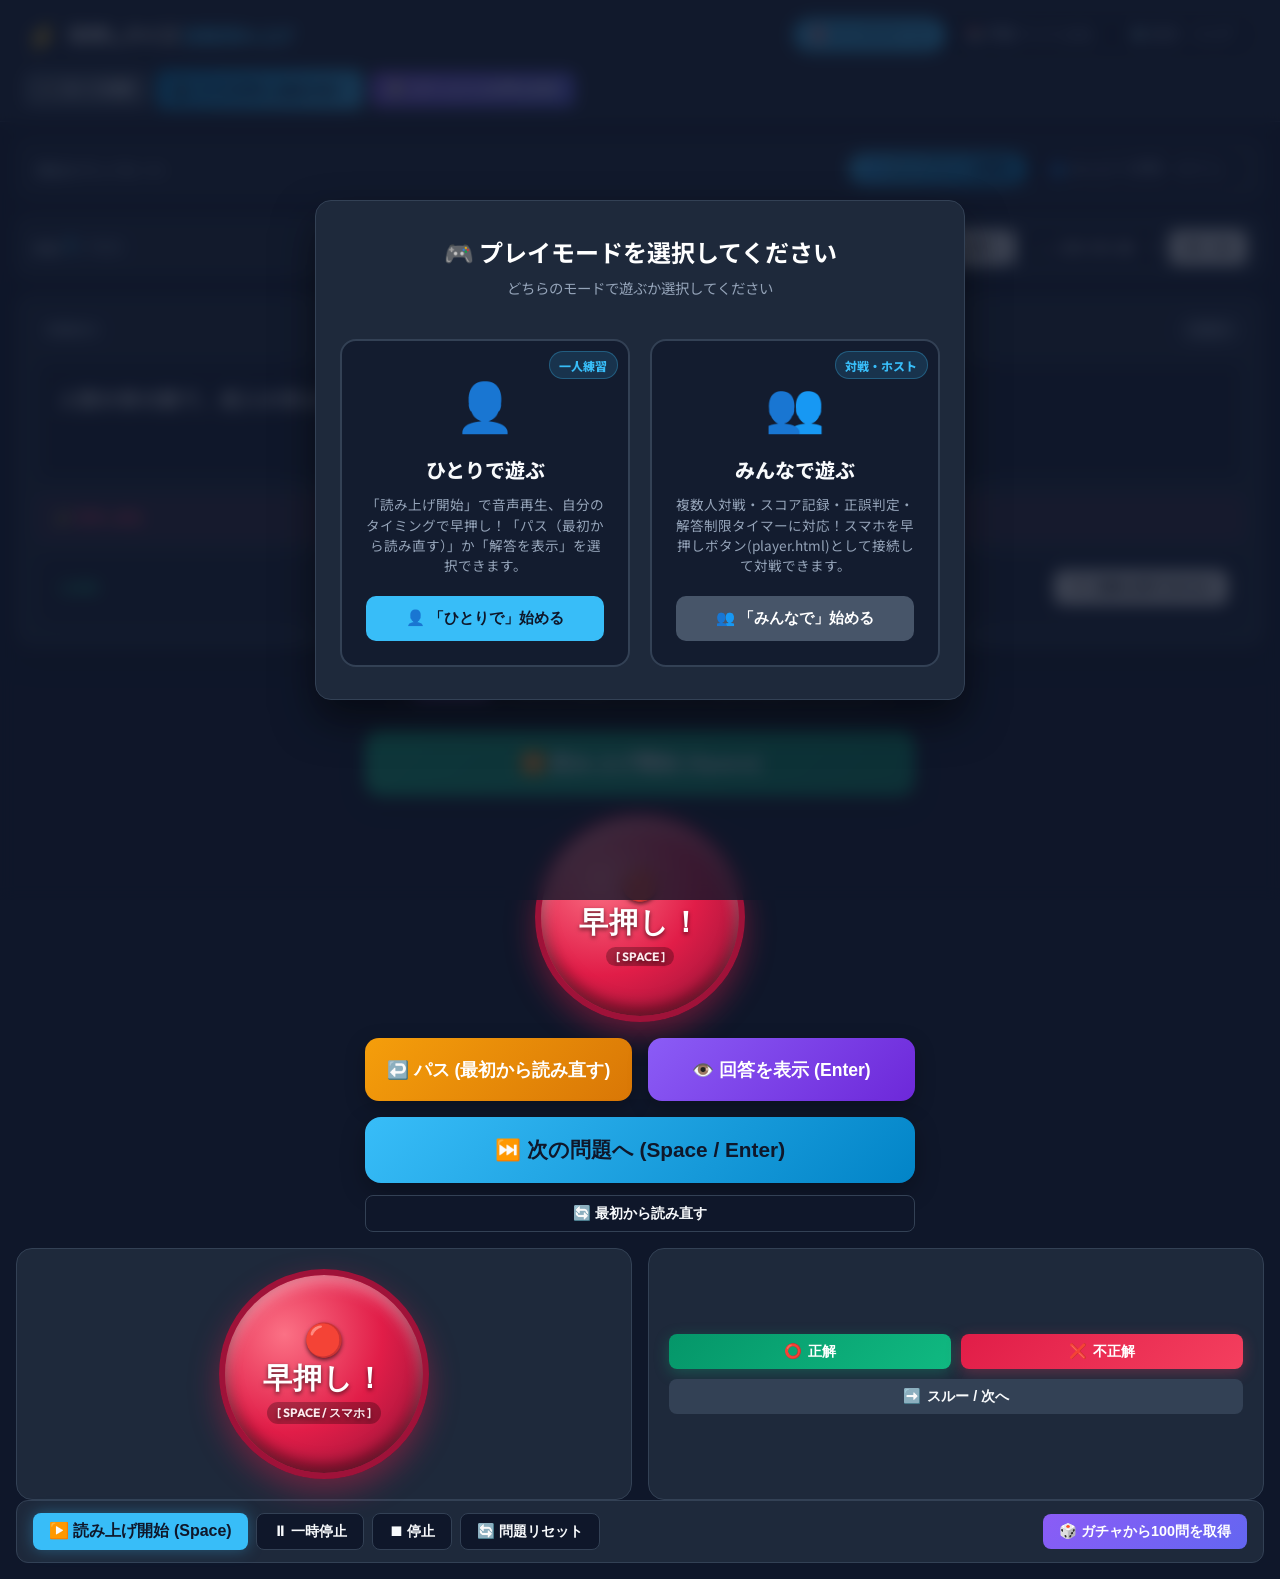
==== commit 18d49211: "feat: implement mobile responsiveness and update UI to show mode selection on startup" ====
--- a/index.html
+++ b/index.html
@@ -361,7 +361,7 @@
   </div>
 
   <!-- Initial Mode Selection Modal -->
-  <div id="mode-select-modal" class="modal hidden">
+  <div id="mode-select-modal" class="modal">
     <div class="modal-content mode-modal-content">
       <div class="mode-modal-header">
         <h2>🎮 プレイモードを選択してください</h2>
--- a/style.css
+++ b/style.css
@@ -1187,3 +1187,165 @@
   gap: 0.75rem;
   width: 100%;
 }
+
+/* ==========================================
+   Smartphone / Mobile Responsiveness & Touch UI
+   ========================================== */
+
+/* Universal Touch Feedback */
+button, .mode-card, .btn, .giant-buzz-button {
+  -webkit-tap-highlight-color: transparent;
+  user-select: none;
+  touch-action: manipulation;
+}
+
+button:active, .mode-card:active, .btn:active {
+  transform: scale(0.97) !important;
+}
+
+@media (max-width: 640px) {
+  /* Header & Navigation */
+  .app-header {
+    padding: 0.6rem 0.8rem;
+    gap: 0.5rem;
+  }
+
+  .app-title {
+    font-size: 1rem;
+  }
+
+  .nav-tabs {
+    width: 100%;
+    justify-content: space-around;
+  }
+
+  .tab-btn {
+    padding: 0.45rem 0.6rem;
+    font-size: 0.8rem;
+  }
+
+  .header-actions {
+    width: 100%;
+    justify-content: space-between;
+  }
+
+  .header-actions .btn {
+    padding: 0.45rem 0.6rem;
+    font-size: 0.8rem;
+  }
+
+  /* Stage Info Bar & Mode Bar */
+  .mode-bar {
+    flex-direction: column;
+    align-items: stretch;
+    gap: 0.5rem;
+    padding: 0.6rem 0.8rem;
+  }
+
+  .mode-bar-buttons {
+    width: 100%;
+  }
+
+  .mode-bar-btn {
+    flex: 1;
+    text-align: center;
+    padding: 0.5rem 0.4rem;
+    font-size: 0.8rem;
+  }
+
+  .stage-info-bar {
+    flex-direction: column;
+    align-items: flex-start;
+    gap: 0.5rem;
+  }
+
+  .stage-quick-controls {
+    width: 100%;
+    justify-content: space-between;
+  }
+
+  /* Mode Select Modal Overlay on Mobile */
+  .mode-modal-content {
+    padding: 1.5rem 1rem;
+    max-height: 92vh;
+    overflow-y: auto;
+  }
+
+  .mode-modal-header h2 {
+    font-size: 1.3rem;
+  }
+
+  .mode-modal-header p {
+    font-size: 0.85rem;
+    margin-bottom: 1rem;
+  }
+
+  .mode-cards-grid {
+    grid-template-columns: 1fr;
+    gap: 1rem;
+  }
+
+  .mode-card {
+    padding: 1.25rem 1rem;
+  }
+
+  .mode-card-icon {
+    font-size: 2.6rem;
+    margin-bottom: 0.4rem;
+  }
+
+  .mode-card h3 {
+    font-size: 1.15rem;
+  }
+
+  .btn-mode-select {
+    min-height: 54px;
+    font-size: 1rem;
+  }
+
+  /* Question Card & Question Text */
+  .question-card {
+    padding: 1rem;
+  }
+
+  .question-text-box {
+    font-size: 1.15rem;
+    line-height: 1.6;
+    min-height: 110px;
+  }
+
+  /* Solo Action Stage Buttons on Mobile */
+  .solo-action-container {
+    width: 100%;
+  }
+
+  .btn-solo-main {
+    min-height: 62px;
+    font-size: 1.2rem;
+    border-radius: 14px;
+  }
+
+  .solo-buzz-btn {
+    width: 100%;
+    min-height: 150px;
+  }
+
+  .buzz-inner .buzz-icon {
+    font-size: 3.2rem;
+  }
+
+  .buzz-inner .buzz-text {
+    font-size: 1.8rem;
+  }
+
+  .solo-choice-grid {
+    grid-template-columns: 1fr;
+    gap: 0.75rem;
+  }
+
+  .btn-solo-choice {
+    min-height: 58px;
+    font-size: 1.05rem;
+    border-radius: 14px;
+  }
+}
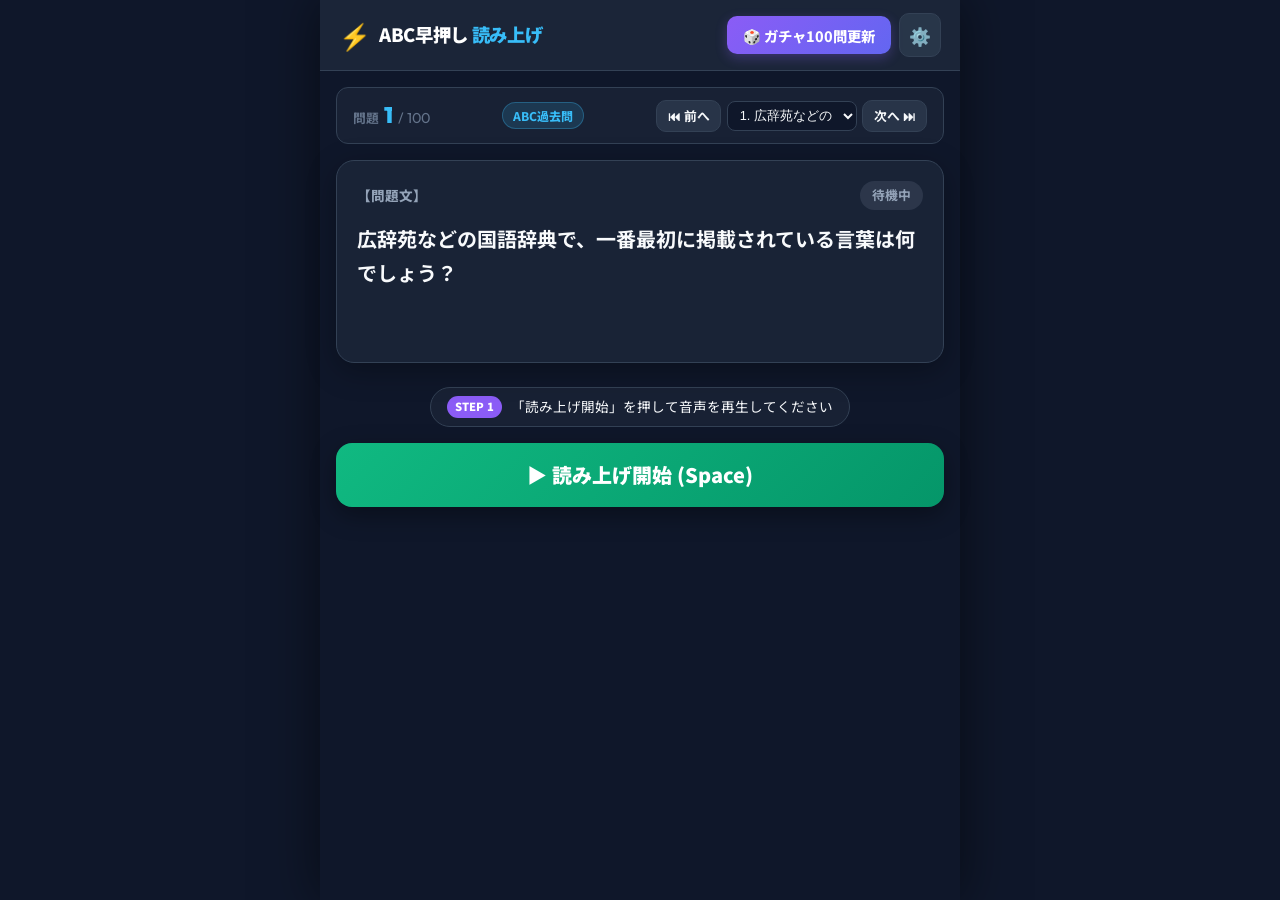
==== commit 194d52d3: "refactor: implement mobile-first layout and modularize speech synthesis logic into a separate script" ====
--- a/index.html
+++ b/index.html
@@ -3,389 +3,157 @@
 <head>
   <meta charset="UTF-8">
   <meta name="viewport" content="width=device-width, initial-scale=1.0, maximum-scale=1.0, user-scalable=no">
-  <title>早押しクイズ 自動読み上げ＆判定アプリ</title>
+  <title>ABC早押しクイズ 自動読み上げアプリ</title>
   <!-- Google Fonts: Noto Sans JP, Outfit -->
   <link rel="preconnect" href="https://fonts.googleapis.com">
   <link rel="preconnect" href="https://fonts.gstatic.com" crossorigin>
-  <link href="https://fonts.googleapis.com/css2?family=Noto+Sans+JP:wght@400;600;800;900&family=Outfit:wght@600;800&display=swap" rel="stylesheet">
+  <link href="https://fonts.googleapis.com/css2?family=Noto+Sans+JP:wght@400;600;800;900&family=Outfit:wght@600;800;900&display=swap" rel="stylesheet">
   <link rel="stylesheet" href="style.css">
 </head>
 <body>
   <div class="app-container">
+    
     <!-- Header -->
     <header class="app-header">
       <div class="logo-area">
         <span class="logo-icon">⚡</span>
-        <h1 class="app-title">早押しクイズ <span>自動読み上げ</span></h1>
+        <h1 class="app-title">ABC早押し <span>読み上げ</span></h1>
       </div>
-      <nav class="nav-tabs">
-        <button class="tab-btn active" data-tab="stage-tab">🎯 クイズステージ</button>
-        <button class="tab-btn" data-tab="bank-tab">📚 問題バンク (<span id="total-count-badge">0</span>)</button>
-        <button class="tab-btn" data-tab="settings-tab">⚙️ 設定・スコア</button>
-      </nav>
       <div class="header-actions">
-        <button id="btn-open-mode" class="btn btn-secondary" title="プレイモードを選択（ひとりで / みんなで）">
-          🎮 モード切替
+        <button id="btn-refresh-gacha" class="btn btn-gacha" title="http://qss.quiz-island.site/abcgo-gacha/ から新しく100問を取得">
+          🎲 ガチャ100問更新
         </button>
-        <a href="player.html" target="_blank" class="btn btn-mobile-link" title="スマホ用の早押しボタン画面を開きます">
-          📱 スマホ早押し画面を開く
-        </a>
-        <button id="btn-header-abc" class="btn btn-abc-header" title="http://qss.quiz-island.site/abcgo-gacha/ から新しく100問を取得">
-          🎲 ガチャから100問を取得
+        <button id="btn-toggle-settings" class="btn btn-icon" title="音声設定を開く">
+          ⚙️
         </button>
       </div>
     </header>
 
-    <!-- Main Content Tabs -->
+    <!-- Main Content -->
     <main class="app-main">
-      
-      <!-- ================= TAB 1: QUIZ STAGE ================= -->
-      <section id="stage-tab" class="tab-content active">
-        <!-- Top Mode Switcher Bar -->
-        <div class="mode-bar">
-          <span class="mode-bar-label">現在のプレイモード:</span>
-          <div class="mode-bar-buttons">
-            <button id="tab-mode-solo" class="mode-bar-btn active">👤 ひとりで (一人練習)</button>
-            <button id="tab-mode-multi" class="mode-bar-btn">👥 みんなで (対戦・ホスト)</button>
+      <div class="quiz-container">
+
+        <!-- Info & Navigation Bar -->
+        <div class="info-bar">
+          <div class="q-progress">
+            <span class="q-label">問題</span>
+            <span id="current-q-num" class="q-num">1</span>
+            <span class="q-total">/ <span id="max-q-num">100</span></span>
+          </div>
+          <div id="q-genre-tag" class="genre-badge">ABC過去問</div>
+          <div class="nav-controls">
+            <button id="btn-prev-q" class="btn btn-sm">⏮ 前へ</button>
+            <select id="q-select-dropdown" class="select-sm"></select>
+            <button id="btn-next-q" class="btn btn-sm">次へ ⏭</button>
           </div>
         </div>
 
-        <div class="stage-grid">
+        <!-- Question Text Card -->
+        <div class="question-card">
+          <div class="card-header">
+            <span class="card-title">【問題文】</span>
+            <span id="speech-status" class="status-indicator ready">待機中</span>
+          </div>
           
-          <!-- Top Info Bar -->
-          <div class="stage-info-bar">
-            <div class="q-progress">
-              <span class="q-label">問題</span>
-              <span id="current-q-num" class="q-num">1</span>
-              <span class="q-total">/ <span id="max-q-num">100</span></span>
+          <div id="question-text-box" class="question-text-box">
+            <span class="placeholder-text">「読み上げ開始」を押すか、Spaceキーでスタート</span>
+          </div>
+
+          <!-- Buzz Position Marker -->
+          <div id="buzz-marker-info" class="buzz-marker-info hidden">
+            <span class="buzz-badge">⚡ 早押し発生</span>
+            <span id="buzz-position-text"></span>
+          </div>
+
+          <!-- Answer Box -->
+          <div id="answer-box" class="answer-box hidden">
+            <span class="answer-label">【正解】</span>
+            <span id="answer-text" class="answer-text">----</span>
+          </div>
+        </div>
+
+        <!-- Solo Stage Action Buttons Area -->
+        <div class="action-stage">
+          <div id="step-guide" class="step-guide">
+            <span id="step-badge" class="step-badge">STEP 1</span>
+            <span id="step-text">「読み上げ開始」を押して音声を再生してください</span>
+          </div>
+
+          <div class="buttons-container">
+            <!-- 1. Idle State: Play Button -->
+            <button id="btn-play" class="btn btn-main btn-play">
+              ▶️ 読み上げ開始 (Space)
+            </button>
+
+            <!-- 2. Reading State: Giant Buzzer Button -->
+            <button id="btn-buzz" class="giant-buzz-btn hidden">
+              <div class="buzz-inner">
+                <span class="buzz-icon">🔴</span>
+                <span class="buzz-text">早押し！</span>
+                <span class="buzz-sub">[ SPACE / タップ ]</span>
+              </div>
+            </button>
+
+            <!-- 3. Buzzed State: Pass vs Show Answer Choice -->
+            <div id="choice-container" class="choice-grid hidden">
+              <button id="btn-pass" class="btn btn-choice btn-pass">
+                ↩️ パス (最初から読み直す)
+              </button>
+              <button id="btn-show-answer" class="btn btn-choice btn-answer">
+                👁️ 回答を表示 (Enter)
+              </button>
             </div>
-            <div id="q-genre-tag" class="genre-tag">ABC過去問</div>
-            <div class="stage-quick-controls">
-              <button id="btn-prev-q" class="btn btn-sm">⏮ 前へ</button>
-              <select id="q-select-dropdown" class="select-sm"></select>
-              <button id="btn-next-q" class="btn btn-sm">次へ ⏭</button>
+
+            <!-- 4. Answer Shown State: Next Question Button -->
+            <div id="next-container" class="next-grid hidden">
+              <button id="btn-next-solo" class="btn btn-main btn-next">
+                ⏭️ 次の問題へ (Space / Enter)
+              </button>
+              <button id="btn-reread" class="btn btn-ctrl">
+                🔄 最初から読み直す
+              </button>
+            </div>
+          </div>
+        </div>
+
+      </div>
+    </main>
+
+    <!-- Voice Settings Drawer / Modal -->
+    <div id="settings-modal" class="modal hidden">
+      <div class="modal-content">
+        <div class="modal-header">
+          <h3>⚙️ 音声・読み上げ設定</h3>
+          <button id="btn-close-settings" class="btn-close">✕</button>
+        </div>
+        <div class="settings-body">
+          <div class="form-group">
+            <label>🎙️ 読み上げボイス (おすすめ高音質ボイス優先):</label>
+            <select id="select-voice" class="select-full"></select>
+          </div>
+
+          <div class="form-group">
+            <label>⚡ 読み上げ速度: <span id="rate-value" class="val-badge">1.3x</span></label>
+            <input type="range" id="range-rate" min="0.8" max="2.5" step="0.1" value="1.3">
+            <div class="range-labels">
+              <span>0.8x (ゆっくり)</span>
+              <span>1.3x (標準早押し)</span>
+              <span>2.5x (超高速)</span>
             </div>
           </div>
 
-          <!-- Question Card Display -->
-          <div class="question-card">
-            <div class="question-header">
-              <span class="card-title">【問題文】</span>
-              <span id="speech-status" class="status-indicator ready">待機中</span>
-            </div>
-            
-            <div id="question-text-box" class="question-text-box">
-              <span class="placeholder-text">「読み上げ開始」またはSpaceキーを押してください</span>
-            </div>
-
-            <!-- Buzz Marker & Player Info -->
-            <div id="buzz-marker-info" class="buzz-marker-info hidden">
-              <span class="buzz-badge">⚡ 早押し発生</span>
-              <span id="buzz-position-text"></span>
-            </div>
-
-            <!-- Answer Box (Hidden/Shown) -->
-            <div class="answer-box">
-              <div class="answer-header">
-                <span class="answer-title">【正解】</span>
-                <button id="btn-toggle-answer" class="btn btn-answer-toggle">👁️ 正解を表示 (Enter)</button>
-              </div>
-              <div id="answer-text" class="answer-text hidden">----</div>
-            </div>
+          <div class="form-group">
+            <label>🎵 ピッチ (声の高さ): <span id="pitch-value" class="val-badge">1.0</span></label>
+            <input type="range" id="range-pitch" min="0.6" max="1.4" step="0.1" value="1.0">
           </div>
 
-          <!-- ================= SOLO MODE STAGE ================= -->
-          <div id="solo-stage-panel" class="solo-stage-area">
-            <div id="solo-step-guide" class="solo-step-guide">
-              <span id="solo-step-badge" class="solo-step-badge">1. 再生待機</span>
-              <span id="solo-step-text">「読み上げ開始」ボタンを押して音声を再生してください</span>
-            </div>
-
-            <div class="solo-action-container">
-              <!-- Idle State: Play Button -->
-              <button id="btn-solo-play" class="btn btn-solo-main btn-solo-play">▶️ 読み上げ開始 (Space)</button>
-
-              <!-- Reading State: Giant Buzzer Button -->
-              <button id="btn-solo-buzz" class="giant-buzz-button solo-buzz-btn hidden">
-                <div class="buzz-inner">
-                  <span class="buzz-icon">🔴</span>
-                  <span class="buzz-text">早押し！</span>
-                  <span class="buzz-sub">[ SPACE ]</span>
-                </div>
-              </button>
-
-              <!-- Buzzed State: Pass vs Show Answer Grid -->
-              <div id="solo-choice-container" class="solo-choice-grid hidden">
-                <button id="btn-solo-pass" class="btn btn-solo-choice btn-pass">↩️ パス (最初から読み直す)</button>
-                <button id="btn-solo-show-answer" class="btn btn-solo-choice btn-answer">👁️ 回答を表示 (Enter)</button>
-              </div>
-
-              <!-- Answer Shown State: Next Question Button -->
-              <div id="solo-next-container" class="solo-next-grid hidden">
-                <button id="btn-solo-next" class="btn btn-solo-main btn-solo-next">⏭️ 次の問題へ (Space / Enter)</button>
-                <button id="btn-solo-reread" class="btn btn-ctrl">🔄 最初から読み直す</button>
-              </div>
-            </div>
-          </div>
-
-          <!-- ================= MULTIPLAYER MODE STAGE ================= -->
-          <div id="multi-stage-panel" class="multi-stage-area hidden">
-            <!-- Giant Buzz Button & Countdown Stage -->
-            <div class="buzz-stage-area">
-              <!-- Giant Buzzer Button -->
-              <div class="buzzer-container">
-                <button id="btn-buzz" class="giant-buzz-button">
-                  <div class="buzz-inner">
-                    <span class="buzz-icon">🔴</span>
-                    <span class="buzz-text">早押し！</span>
-                    <span class="buzz-sub">[ SPACE / スマホ ]</span>
-                  </div>
-                </button>
-              </div>
-
-              <!-- Answer Countdown & Judge Panel -->
-              <div class="judge-container">
-                <!-- Timer Display -->
-                <div id="timer-display" class="timer-display hidden">
-                  <span class="timer-label">解答時間</span>
-                  <span id="timer-count" class="timer-count">5</span>
-                  <div class="timer-bar-bg">
-                    <div id="timer-bar-fill" class="timer-bar-fill"></div>
-                  </div>
-                </div>
-
-                <!-- Judgement Buttons -->
-                <div class="judge-buttons">
-                  <button id="btn-correct" class="btn btn-judge btn-correct">
-                    <span class="judge-icon">⭕</span>
-                    <span class="judge-label">正解</span>
-                  </button>
-                  <button id="btn-incorrect" class="btn btn-judge btn-incorrect">
-                    <span class="judge-icon">❌</span>
-                    <span class="judge-label">不正解</span>
-                  </button>
-                  <button id="btn-through" class="btn btn-judge btn-through">
-                    <span class="judge-icon">➡️</span>
-                    <span class="judge-label">スルー / 次へ</span>
-                  </button>
-                </div>
-              </div>
-
-            </div>
-
-            <!-- Playback Controls Toolbar -->
-            <div class="playback-toolbar">
-              <button id="btn-play" class="btn btn-play">▶️ 読み上げ開始 (Space)</button>
-              <button id="btn-pause" class="btn btn-ctrl">⏸ 一時停止</button>
-              <button id="btn-stop" class="btn btn-ctrl">⏹ 停止</button>
-              <button id="btn-restart" class="btn btn-ctrl">🔄 問題リセット</button>
-              <button id="btn-stage-abc" class="btn btn-abc-stage" title="http://qss.quiz-island.site/abcgo-gacha/ から新しく100問を取得">🎲 ガチャから100問を取得</button>
-            </div>
-          </div>
-
-        </div>
-      </section>
-
-      <!-- ================= TAB 2: QUESTION BANK ================= -->
-      <section id="bank-tab" class="tab-content">
-        <div class="bank-container">
-          
-          <div class="bank-toolbar">
-            <div class="bank-title-area">
-              <h2>登録問題一覧</h2>
-              <span id="bank-count-info">全 0 問</span>
-            </div>
-            <div class="bank-action-buttons">
-              <button id="btn-bank-abc" class="btn btn-abc" title="http://qss.quiz-island.site/abcgo-gacha/ から新しく100問を取得">🎲 ガチャから100問を取得</button>
-              <button id="btn-open-import" class="btn btn-secondary">📥 CSV/一括インポート</button>
-              <button id="btn-open-add" class="btn btn-primary">➕ 問題を手動追加</button>
-              <button id="btn-shuffle-bank" class="btn btn-ctrl">🔀 シャッフル</button>
-              <button id="btn-clear-bank" class="btn btn-danger">🗑 全削除</button>
-            </div>
-          </div>
-
-          <!-- Add / Edit Modal -->
-          <div id="add-modal" class="modal hidden">
-            <div class="modal-content">
-              <h3>新しい問題を追加</h3>
-              <div class="form-group">
-                <label>問題文（必須）:</label>
-                <textarea id="input-add-q" placeholder="例: 慣用句で、思いがけない幸運に恵まれることを「棚から何」というでしょう？" rows="3"></textarea>
-              </div>
-              <div class="form-group">
-                <label>正解（必須）:</label>
-                <input type="text" id="input-add-a" placeholder="例: 牡丹（ぼたもち）">
-              </div>
-              <div class="form-group">
-                <label>ジャンル（任意）:</label>
-                <input type="text" id="input-add-genre" placeholder="例: 国語・文学">
-              </div>
-              <div class="modal-buttons">
-                <button id="btn-save-add" class="btn btn-primary">保存する</button>
-                <button id="btn-close-add" class="btn btn-secondary">キャンセル</button>
-              </div>
-            </div>
-          </div>
-
-          <!-- Import Modal -->
-          <div id="import-modal" class="modal hidden">
-            <div class="modal-content">
-              <h3>問題の一括インポート</h3>
-              <p class="import-help">1行ごとに「<code>問題文,正解</code>」または「<code>問題文 [Tab] 正解</code>」の形式で入力してください。</p>
-              <textarea id="input-import-text" rows="8" placeholder="問題文1,正解1&#10;問題文2,正解2"></textarea>
-              <div class="modal-buttons">
-                <button id="btn-do-import" class="btn btn-primary">インポート実行</button>
-                <button id="btn-close-import" class="btn btn-secondary">閉じる</button>
-              </div>
-            </div>
-          </div>
-
-          <!-- Question Table -->
-          <div class="table-wrapper">
-            <table class="question-table">
-              <thead>
-                <tr>
-                  <th style="width: 60px;">No.</th>
-                  <th>問題文</th>
-                  <th style="width: 200px;">正解</th>
-                  <th style="width: 120px;">ジャンル</th>
-                  <th style="width: 100px;">操作</th>
-                </tr>
-              </thead>
-              <tbody id="question-table-body">
-                <!-- Dynamically populated -->
-              </tbody>
-            </table>
-          </div>
-
-        </div>
-      </section>
-
-      <!-- ================= TAB 3: SETTINGS & SCORES ================= -->
-      <section id="settings-tab" class="tab-content">
-        <div class="settings-grid">
-          
-          <!-- Smartphone Buzzer Info -->
-          <div class="settings-card full-width">
-            <h3>📱 スマホ早押しコントローラー連携</h3>
-            <p>スマホや別のタブ・端末を早押しボタンとして使用できます！下記ボタンからスマホ用ボタン画面（<code>player.html</code>）を開いてください。</p>
-            <div style="margin-top: 0.5rem; display: flex; gap: 1rem; align-items: center;">
-              <a href="player.html" target="_blank" class="btn btn-mobile-link" style="font-size: 1rem; padding: 0.75rem 1.5rem;">
-                📱 スマホ用早押し画面 (player.html) を開く
-              </a>
-              <span style="font-size: 0.85rem; color: var(--text-secondary);">※同じWi-Fi/ブラウザ内から連携可能</span>
-            </div>
-          </div>
-
-          <!-- Audio & Speech Settings -->
-          <div class="settings-card">
-            <h3>🎙️ 音声合成（読み上げ）設定</h3>
-            
-            <div class="form-group">
-              <label>音声ボイス:</label>
-              <select id="select-voice" class="select-full"></select>
-            </div>
-
-            <div class="form-group">
-              <label>読み上げ速度 (Speed): <span id="rate-value" class="val-badge">1.3x</span></label>
-              <input type="range" id="range-rate" min="0.8" max="2.5" step="0.1" value="1.3">
-              <div class="range-labels">
-                <span>0.8x (ゆっくり)</span>
-                <span>1.3x (標準早押し)</span>
-                <span>2.5x (超高速)</span>
-              </div>
-            </div>
-
-            <div class="form-group">
-              <label>ピッチ (Pitch): <span id="pitch-value" class="val-badge">1.0</span></label>
-              <input type="range" id="range-pitch" min="0.5" max="1.5" step="0.1" value="1.0">
-            </div>
-
-            <button id="btn-test-speech" class="btn btn-secondary">🔊 声のテスト再生</button>
-          </div>
-
-          <!-- Quiz Rules & Timer Settings -->
-          <div class="settings-card">
-            <h3>⏱️ ルール・タイマー設定</h3>
-
-            <div class="form-group">
-              <label>早押し後の解答制限時間:</label>
-              <select id="select-timer-sec" class="select-full">
-                <option value="3">3秒</option>
-                <option value="5" selected>5秒（標準）</option>
-                <option value="7">7秒</option>
-                <option value="10">10秒</option>
-              </select>
-            </div>
-
-            <div class="form-group">
-              <label>正解時の加点ポイント:</label>
-              <input type="number" id="input-correct-pt" value="100" class="input-full">
-            </div>
-
-            <div class="form-group">
-              <label>不正解時の減点ポイント:</label>
-              <input type="number" id="input-incorrect-pt" value="50" class="input-full">
-            </div>
-          </div>
-
-          <!-- Scoreboard / Player Manager -->
-          <div class="settings-card full-width">
-            <div class="scoreboard-header">
-              <h3>🏆 スコアボード・対戦記録</h3>
-              <div class="score-actions">
-                <button id="btn-reset-scores" class="btn btn-danger btn-sm">🔄 得点をリセット</button>
-              </div>
-            </div>
-
-            <div class="score-cards-container">
-              <div class="player-score-card">
-                <div class="player-name">プレイヤー / チーム</div>
-                <div id="player-score-val" class="score-display">0 <span class="unit">pt</span></div>
-                <div class="score-stats">
-                  <span class="stat-correct">正解: <strong id="stat-correct-count">0</strong></span>
-                  <span class="stat-incorrect">誤答: <strong id="stat-incorrect-count">0</strong></span>
-                </div>
-                <div class="manual-score-adjust">
-                  <button id="btn-add-100" class="btn btn-sm btn-correct">+100</button>
-                  <button id="btn-sub-50" class="btn btn-sm btn-incorrect">-50</button>
-                </div>
-              </div>
-            </div>
-          </div>
-
-        </div>
-      </section>
-
-    </main>
-  </div>
-
-  <!-- Initial Mode Selection Modal -->
-  <div id="mode-select-modal" class="modal">
-    <div class="modal-content mode-modal-content">
-      <div class="mode-modal-header">
-        <h2>🎮 プレイモードを選択してください</h2>
-        <p>どちらのモードで遊ぶか選択してください</p>
-      </div>
-
-      <div class="mode-cards-grid">
-        <div id="card-choose-solo" class="mode-card primary-mode">
-          <div class="mode-card-badge">一人練習</div>
-          <div class="mode-card-icon">👤</div>
-          <h3>ひとりで遊ぶ</h3>
-          <p class="mode-desc">「読み上げ開始」で音声再生、自分のタイミングで早押し！「パス（最初から読み直す）」か「解答を表示」を選択できます。</p>
-          <button id="btn-choose-solo" class="btn btn-mode-select btn-primary">👤 「ひとりで」始める</button>
-        </div>
-
-        <div id="card-choose-multi" class="mode-card secondary-mode">
-          <div class="mode-card-badge">対戦・ホスト</div>
-          <div class="mode-card-icon">👥</div>
-          <h3>みんなで遊ぶ</h3>
-          <p class="mode-desc">複数人対戦・スコア記録・正誤判定・解答制限タイマーに対応！スマホを早押しボタン(player.html)として接続して対戦できます。</p>
-          <button id="btn-choose-multi" class="btn btn-mode-select btn-secondary">👥 「みんなで」始める</button>
+          <button id="btn-test-speech" class="btn btn-secondary btn-full">
+            🔊 声のテスト再生
+          </button>
         </div>
       </div>
     </div>
+
   </div>
 
   <!-- Scripts -->
--- a/style.css
+++ b/style.css
@@ -1,18 +1,18 @@
 /* ==========================================================================
-   早押しクイズ 自動読み上げ＆判定アプリ Stylesheet
+   ABC早押しクイズ 自動読み上げアプリ Stylesheet (Solo Mobile First)
    ========================================================================== */
 
 :root {
   --bg-dark: #0f172a;
-  --bg-card: #1e293b;
-  --bg-card-hover: #334155;
+  --bg-card: rgba(30, 41, 59, 0.75);
+  --bg-card-hover: rgba(51, 65, 85, 0.8);
   --border-color: #334155;
   
   --primary-color: #38bdf8;
   --primary-glow: rgba(56, 189, 248, 0.35);
   
   --accent-red: #f43f5e;
-  --accent-red-glow: rgba(244, 63, 94, 0.5);
+  --accent-red-glow: rgba(244, 63, 94, 0.45);
   
   --accent-green: #10b981;
   --accent-green-glow: rgba(16, 185, 129, 0.4);
@@ -41,30 +41,33 @@
   line-height: 1.6;
   min-height: 100vh;
   overflow-x: hidden;
+  display: flex;
+  justify-content: center;
 }
 
 .app-container {
   display: flex;
   flex-direction: column;
   min-height: 100vh;
-}
-
-/* ==========================================
-   Header & Navigation
-   ========================================== */
+  width: 100%;
+  max-width: 640px;
+  background-color: #0f172a;
+  box-shadow: 0 0 50px rgba(0, 0, 0, 0.5);
+  position: relative;
+}
+
+/* Header */
 .app-header {
   display: flex;
   align-items: center;
   justify-content: space-between;
-  padding: 0.75rem 1.5rem;
+  padding: 0.8rem 1.2rem;
   background-color: rgba(30, 41, 59, 0.85);
   backdrop-filter: blur(12px);
   border-bottom: 1px solid var(--border-color);
   position: sticky;
   top: 0;
   z-index: 100;
-  flex-wrap: wrap;
-  gap: 0.75rem;
 }
 
 .logo-area {
@@ -74,12 +77,12 @@
 }
 
 .logo-icon {
-  font-size: 1.8rem;
+  font-size: 1.6rem;
 }
 
 .app-title {
-  font-size: 1.2rem;
-  font-weight: 800;
+  font-size: 1.15rem;
+  font-weight: 900;
   color: #fff;
   letter-spacing: -0.02em;
 }
@@ -88,672 +91,429 @@
   color: var(--primary-color);
 }
 
-.nav-tabs {
-  display: flex;
+.header-actions {
+  display: flex;
+  align-items: center;
+  gap: 0.5rem;
+}
+
+.btn {
+  font-family: inherit;
+  border: none;
+  border-radius: 10px;
+  padding: 0.55rem 1rem;
+  font-size: 0.9rem;
+  font-weight: 700;
+  cursor: pointer;
+  display: inline-flex;
+  align-items: center;
+  justify-content: center;
+  gap: 0.4rem;
+  transition: all 0.2s cubic-bezier(0.4, 0, 0.2, 1);
+  -webkit-tap-highlight-color: transparent;
+  user-select: none;
+  touch-action: manipulation;
+}
+
+.btn:active {
+  transform: scale(0.96) !important;
+}
+
+.btn-gacha {
+  background: linear-gradient(135deg, var(--accent-purple), #6366f1);
+  color: #fff;
+  font-weight: 800;
+  box-shadow: 0 4px 12px rgba(139, 92, 246, 0.3);
+}
+
+.btn-gacha:hover {
+  box-shadow: 0 6px 16px rgba(139, 92, 246, 0.5);
+}
+
+.btn-icon {
+  background-color: rgba(51, 65, 85, 0.6);
+  color: var(--text-primary);
+  padding: 0.55rem;
+  font-size: 1.1rem;
+  border: 1px solid var(--border-color);
+}
+
+.btn-sm {
+  padding: 0.35rem 0.65rem;
+  font-size: 0.8rem;
+  background-color: rgba(51, 65, 85, 0.6);
+  color: var(--text-primary);
+  border: 1px solid var(--border-color);
+}
+
+.select-sm {
+  background-color: var(--bg-dark);
+  border: 1px solid var(--border-color);
+  color: var(--text-primary);
+  padding: 0.35rem 0.5rem;
+  border-radius: 8px;
+  font-size: 0.8rem;
+  max-width: 130px;
+}
+
+/* Main Content */
+.app-main {
+  flex: 1;
+  padding: 1rem;
+  display: flex;
+  flex-direction: column;
+}
+
+.quiz-container {
+  display: flex;
+  flex-direction: column;
+  gap: 1rem;
+  width: 100%;
+}
+
+/* Info Bar */
+.info-bar {
+  display: flex;
+  align-items: center;
+  justify-content: space-between;
+  background-color: rgba(30, 41, 59, 0.6);
+  border: 1px solid var(--border-color);
+  border-radius: 12px;
+  padding: 0.6rem 1rem;
+  flex-wrap: wrap;
+  gap: 0.5rem;
+}
+
+.q-progress {
+  display: flex;
+  align-items: baseline;
+  gap: 0.3rem;
+}
+
+.q-label {
+  font-size: 0.8rem;
+  color: var(--text-muted);
+  font-weight: 700;
+}
+
+.q-num {
+  font-family: var(--font-num);
+  font-size: 1.4rem;
+  font-weight: 900;
+  color: var(--primary-color);
+}
+
+.q-total {
+  font-family: var(--font-num);
+  font-size: 0.9rem;
+  color: var(--text-muted);
+}
+
+.genre-badge {
+  background-color: rgba(56, 189, 248, 0.15);
+  color: var(--primary-color);
+  border: 1px solid rgba(56, 189, 248, 0.3);
+  padding: 0.2rem 0.6rem;
+  border-radius: 9999px;
+  font-size: 0.75rem;
+  font-weight: 800;
+}
+
+.nav-controls {
+  display: flex;
+  align-items: center;
   gap: 0.35rem;
-  background-color: rgba(15, 23, 42, 0.6);
-  padding: 0.25rem;
+}
+
+/* Question Card */
+.question-card {
+  background-color: var(--bg-card);
+  border: 1px solid var(--border-color);
+  border-radius: 18px;
+  padding: 1.25rem;
+  display: flex;
+  flex-direction: column;
+  gap: 0.8rem;
+  box-shadow: 0 8px 30px rgba(0, 0, 0, 0.3);
+  backdrop-filter: blur(10px);
+}
+
+.card-header {
+  display: flex;
+  align-items: center;
+  justify-content: space-between;
+}
+
+.card-title {
+  font-size: 0.85rem;
+  font-weight: 800;
+  color: var(--text-secondary);
+}
+
+.status-indicator {
+  font-size: 0.8rem;
+  font-weight: 700;
+  padding: 0.25rem 0.75rem;
   border-radius: 9999px;
-  border: 1px solid var(--border-color);
-}
-
-.tab-btn {
-  background: none;
-  border: none;
+}
+
+.status-indicator.ready {
+  background-color: rgba(148, 163, 184, 0.15);
   color: var(--text-secondary);
+}
+
+.status-indicator.playing {
+  background-color: rgba(16, 185, 129, 0.2);
+  color: var(--accent-green);
+  border: 1px solid rgba(16, 185, 129, 0.4);
+  animation: pulse-green 1.5s infinite;
+}
+
+.status-indicator.buzzed {
+  background-color: rgba(244, 63, 94, 0.2);
+  color: var(--accent-red);
+  border: 1px solid rgba(244, 63, 94, 0.4);
+  animation: pulse-red 1s infinite;
+}
+
+@keyframes pulse-green {
+  0%, 100% { opacity: 1; }
+  50% { opacity: 0.6; }
+}
+
+@keyframes pulse-red {
+  0%, 100% { transform: scale(1); }
+  50% { transform: scale(1.04); }
+}
+
+.question-text-box {
+  font-size: 1.25rem;
+  font-weight: 700;
+  line-height: 1.7;
+  color: var(--text-primary);
+  min-height: 120px;
+  word-break: break-word;
+}
+
+.placeholder-text {
+  color: var(--text-muted);
+  font-weight: 400;
+  font-size: 1.05rem;
+}
+
+.speech-highlight {
+  color: var(--primary-color);
+  background-color: rgba(56, 189, 248, 0.15);
+  border-radius: 4px;
+  padding: 0 2px;
+}
+
+.buzz-slash {
+  color: var(--accent-red);
+  font-size: 1.6rem;
+  font-weight: 900;
+  margin: 0 2px;
+}
+
+/* Buzz Marker Info */
+.buzz-marker-info {
+  background-color: rgba(244, 63, 94, 0.1);
+  border: 1px solid rgba(244, 63, 94, 0.3);
+  border-radius: 10px;
+  padding: 0.5rem 0.8rem;
+  font-size: 0.85rem;
+  color: #fecdd3;
+}
+
+.buzz-badge {
+  background-color: var(--accent-red);
+  color: #fff;
+  font-weight: 900;
+  font-size: 0.7rem;
+  padding: 0.15rem 0.5rem;
+  border-radius: 9999px;
+  margin-right: 0.4rem;
+}
+
+/* Answer Box */
+.answer-box {
+  background-color: rgba(16, 185, 129, 0.1);
+  border: 1.5px solid var(--accent-green);
+  border-radius: 12px;
+  padding: 0.8rem 1rem;
+  display: flex;
+  flex-direction: column;
+  gap: 0.25rem;
+  animation: fadeIn 0.3s ease-out;
+}
+
+@keyframes fadeIn {
+  from { opacity: 0; transform: translateY(6px); }
+  to { opacity: 1; transform: translateY(0); }
+}
+
+.answer-label {
+  font-size: 0.8rem;
+  font-weight: 800;
+  color: var(--accent-green);
+}
+
+.answer-text {
+  font-size: 1.35rem;
+  font-weight: 900;
+  color: #fff;
+}
+
+/* Action Stage Area */
+.action-stage {
+  display: flex;
+  flex-direction: column;
+  align-items: center;
+  gap: 1rem;
+  margin-top: 0.5rem;
+}
+
+.step-guide {
+  display: flex;
+  align-items: center;
+  gap: 0.6rem;
+  background-color: rgba(30, 41, 59, 0.6);
+  border: 1px solid var(--border-color);
   padding: 0.45rem 1rem;
   border-radius: 9999px;
   font-size: 0.85rem;
-  font-weight: 600;
+}
+
+.step-badge {
+  background-color: var(--accent-purple);
+  color: #fff;
+  font-weight: 900;
+  font-size: 0.7rem;
+  padding: 0.15rem 0.5rem;
+  border-radius: 9999px;
+}
+
+.buttons-container {
+  width: 100%;
+  display: flex;
+  flex-direction: column;
+  align-items: center;
+}
+
+.btn-main {
+  width: 100%;
+  min-height: 64px;
+  font-size: 1.25rem;
+  font-weight: 900;
+  border-radius: 16px;
+  box-shadow: 0 8px 24px rgba(0, 0, 0, 0.35);
+}
+
+.btn-play {
+  background: linear-gradient(135deg, #10b981, #059669);
+  color: #fff;
+}
+.btn-play:hover {
+  box-shadow: 0 12px 30px var(--accent-green-glow);
+}
+
+.btn-next {
+  background: linear-gradient(135deg, #38bdf8, #0284c7);
+  color: #0f172a;
+}
+.btn-next:hover {
+  box-shadow: 0 12px 30px var(--primary-glow);
+}
+
+/* Giant Touch Buzzer Button */
+.giant-buzz-btn {
+  width: 100%;
+  min-height: 160px;
+  background: radial-gradient(circle, #f43f5e 0%, #be123c 100%);
+  border: 4px solid #fda4af;
+  border-radius: 24px;
+  color: #fff;
   cursor: pointer;
-  transition: all 0.2s ease;
-}
-
-.tab-btn:hover {
-  color: var(--text-primary);
-}
-
-.tab-btn.active {
-  background-color: var(--primary-color);
-  color: #0f172a;
-  box-shadow: 0 0 12px var(--primary-glow);
-}
-
-.header-actions {
-  display: flex;
-  align-items: center;
-  gap: 0.5rem;
-}
-
-.btn-mobile-link {
-  background: linear-gradient(135deg, #0284c7, #38bdf8);
-  color: #0f172a;
-  font-weight: 800;
-  padding: 0.45rem 0.9rem;
-  border-radius: 8px;
-  text-decoration: none;
+  box-shadow: 0 12px 35px var(--accent-red-glow);
+  display: flex;
+  align-items: center;
+  justify-content: center;
+  transition: all 0.15s ease;
+  -webkit-tap-highlight-color: transparent;
+}
+
+.giant-buzz-btn:active {
+  transform: scale(0.96);
+  box-shadow: 0 4px 15px var(--accent-red-glow);
+}
+
+.buzz-inner {
+  display: flex;
+  flex-direction: column;
+  align-items: center;
+  gap: 0.2rem;
+}
+
+.buzz-inner .buzz-icon {
+  font-size: 3.5rem;
+  line-height: 1;
+}
+
+.buzz-inner .buzz-text {
+  font-size: 2rem;
+  font-weight: 900;
+  letter-spacing: 0.05em;
+  text-shadow: 0 2px 8px rgba(0, 0, 0, 0.4);
+}
+
+.buzz-inner .buzz-sub {
   font-size: 0.85rem;
-  display: inline-flex;
-  align-items: center;
-  gap: 0.3rem;
-  transition: transform 0.15s ease;
-}
-
-.btn-mobile-link:hover {
-  transform: translateY(-1px);
-}
-
-.btn-abc-header {
-  background: linear-gradient(135deg, var(--accent-purple), #6366f1);
-  color: #fff;
+  opacity: 0.9;
   font-weight: 700;
-  padding: 0.45rem 0.9rem;
-  border-radius: 8px;
-  border: none;
-  cursor: pointer;
-  font-size: 0.85rem;
-  transition: transform 0.15s ease, box-shadow 0.15s ease;
-}
-
-.btn-abc-header:hover {
-  transform: translateY(-2px);
-  box-shadow: 0 4px 15px rgba(139, 92, 246, 0.4);
-}
-
-/* Mobile Responsive Header */
-@media (max-width: 820px) {
-  .app-header {
-    flex-direction: column;
-    align-items: stretch;
-  }
-  .header-actions {
-    justify-content: space-between;
-  }
-  .nav-tabs {
-    justify-content: center;
-  }
-}
-
-/* ==========================================
-   Main Layout & Tabs
-   ========================================== */
-.app-main {
-  flex: 1;
-  padding: 1rem;
-  max-width: 1280px;
-  width: 100%;
-  margin: 0 auto;
-}
-
-.tab-content {
-  display: none;
-}
-
-.tab-content.active {
-  display: block;
-  animation: fadeIn 0.25s ease-out;
-}
-
-@keyframes fadeIn {
-  from { opacity: 0; transform: translateY(6px); }
-  to { opacity: 1; transform: translateY(0); }
-}
-
-/* ==========================================
-   Tab 1: Quiz Stage
-   ========================================== */
-.stage-grid {
-  display: flex;
-  flex-direction: column;
-  gap: 1rem;
-}
-
-.stage-info-bar {
-  display: flex;
-  align-items: center;
-  justify-content: space-between;
-  background-color: var(--bg-card);
-  padding: 0.75rem 1rem;
-  border-radius: 12px;
-  border: 1px solid var(--border-color);
-  flex-wrap: wrap;
-  gap: 0.5rem;
-}
-
-.q-progress {
-  font-family: var(--font-num);
-  font-size: 1.2rem;
-  font-weight: 700;
-  display: flex;
-  align-items: baseline;
-  gap: 0.3rem;
-}
-
-.q-label {
-  font-size: 0.85rem;
-  color: var(--text-secondary);
-  font-family: var(--font-main);
-}
-
-.q-num {
-  font-size: 1.4rem;
-  color: var(--primary-color);
-}
-
-.q-total {
-  color: var(--text-muted);
-}
-
-.genre-tag {
-  background-color: rgba(56, 189, 248, 0.15);
-  color: var(--primary-color);
-  border: 1px solid rgba(56, 189, 248, 0.3);
-  padding: 0.2rem 0.75rem;
-  border-radius: 9999px;
-  font-size: 0.8rem;
-  font-weight: 600;
-}
-
-.stage-quick-controls {
-  display: flex;
-  align-items: center;
-  gap: 0.4rem;
-}
-
-.select-sm {
-  background-color: var(--bg-dark);
-  color: var(--text-primary);
-  border: 1px solid var(--border-color);
-  padding: 0.35rem 0.5rem;
-  border-radius: 6px;
-  font-size: 0.85rem;
-  max-width: 140px;
-}
-
-/* Question Display Card */
-.question-card {
-  background-color: var(--bg-card);
-  border: 1px solid var(--border-color);
-  border-radius: 16px;
-  padding: 1.25rem;
-  display: flex;
-  flex-direction: column;
-  gap: 1rem;
-  box-shadow: 0 10px 30px rgba(0, 0, 0, 0.25);
-}
-
-.question-header {
-  display: flex;
-  align-items: center;
-  justify-content: space-between;
-}
-
-.card-title {
-  font-size: 0.85rem;
-  font-weight: 700;
-  color: var(--text-secondary);
-}
-
-.status-indicator {
-  font-size: 0.85rem;
-  font-weight: 700;
-  padding: 0.25rem 0.75rem;
-  border-radius: 9999px;
-}
-
-.status-indicator.ready {
-  background-color: rgba(148, 163, 184, 0.15);
-  color: var(--text-secondary);
-}
-
-.status-indicator.playing {
-  background-color: rgba(56, 189, 248, 0.2);
-  color: var(--primary-color);
-  border: 1px solid var(--primary-color);
-  animation: pulse 1.5s infinite;
-}
-
-.status-indicator.buzzed {
-  background-color: var(--accent-red);
-  color: #fff;
-  box-shadow: 0 0 15px var(--accent-red-glow);
-}
-
-@keyframes pulse {
-  0%, 100% { opacity: 1; }
-  50% { opacity: 0.5; }
-}
-
-.question-text-box {
-  background-color: rgba(15, 23, 42, 0.7);
-  border: 1px solid var(--border-color);
-  border-radius: 12px;
-  padding: 1.25rem;
-  min-height: 120px;
-  font-size: 1.25rem;
-  font-weight: 600;
-  line-height: 1.7;
-  letter-spacing: 0.02em;
-  word-break: break-all;
-  white-space: pre-wrap;
-  transition: border-color 0.2s ease;
-}
-
-.placeholder-text {
-  color: var(--text-muted);
-  font-size: 1rem;
-  font-weight: 400;
-  font-style: italic;
-}
-
-.speech-highlight {
-  color: var(--primary-color);
-  text-shadow: 0 0 8px var(--primary-glow);
-  font-weight: 800;
-  background-color: rgba(56, 189, 248, 0.15);
-  border-radius: 4px;
-}
-
-.buzz-slash {
-  display: inline-block;
-  color: var(--accent-red);
-  font-weight: 900;
-  font-size: 1.5rem;
-  background-color: rgba(244, 63, 94, 0.25);
-  padding: 0 0.25rem;
-  border-radius: 4px;
-  border: 1px solid var(--accent-red);
-  box-shadow: 0 0 10px var(--accent-red-glow);
-  animation: buzzPop 0.3s cubic-bezier(0.175, 0.885, 0.32, 1.275);
-}
-
-@keyframes buzzPop {
-  0% { transform: scale(0.5); }
-  50% { transform: scale(1.3); }
-  100% { transform: scale(1); }
-}
-
-.buzz-marker-info {
-  display: flex;
-  align-items: center;
-  gap: 0.75rem;
-  background-color: rgba(244, 63, 94, 0.1);
-  border: 1px solid rgba(244, 63, 94, 0.3);
-  padding: 0.6rem 1rem;
-  border-radius: 8px;
-  font-size: 0.85rem;
-}
-
-.buzz-badge {
-  color: var(--accent-red);
-  font-weight: 800;
-}
-
-.answer-box {
-  background-color: rgba(15, 23, 42, 0.5);
-  border: 1px dashed var(--border-color);
-  border-radius: 12px;
-  padding: 0.85rem;
-}
-
-.answer-header {
-  display: flex;
-  align-items: center;
-  justify-content: space-between;
-  margin-bottom: 0.4rem;
-}
-
-.answer-title {
-  font-size: 0.85rem;
-  font-weight: 700;
-  color: var(--accent-green);
-}
-
-.answer-text {
-  font-size: 1.2rem;
-  font-weight: 800;
-  color: var(--accent-green);
-  background-color: rgba(16, 185, 129, 0.1);
-  padding: 0.65rem 0.85rem;
-  border-radius: 8px;
-  border: 1px solid rgba(16, 185, 129, 0.3);
-  word-break: break-all;
-}
-
-.answer-text.hidden {
-  display: none;
-}
-
-/* ==========================================
-   Buzz Stage Area & Giant Buzzer Button
-   ========================================== */
-.buzz-stage-area {
+}
+
+/* Choice Buttons (Pass vs Show Answer) */
+.choice-grid {
   display: grid;
   grid-template-columns: 1fr 1fr;
-  gap: 1rem;
-  align-items: stretch;
-}
-
-@media (max-width: 768px) {
-  .buzz-stage-area {
-    grid-template-columns: 1fr;
-  }
-}
-
-.buzzer-container {
-  display: flex;
-  align-items: center;
-  justify-content: center;
-  background-color: var(--bg-card);
-  border: 1px solid var(--border-color);
-  border-radius: 16px;
-  padding: 1.25rem;
-}
-
-.giant-buzz-button {
-  width: min(210px, 55vw);
-  height: min(210px, 55vw);
-  border-radius: 50%;
-  border: 6px solid #9f1239;
-  background: radial-gradient(circle at 30% 30%, #fb7185, #e11d48, #881337);
-  box-shadow: 0 12px 30px rgba(225, 29, 72, 0.4), inset 0 -8px 15px rgba(0, 0, 0, 0.5), inset 0 8px 15px rgba(255, 255, 255, 0.4);
-  cursor: pointer;
-  transition: transform 0.1s ease, box-shadow 0.1s ease, filter 0.1s ease;
-  outline: none;
-  touch-action: manipulation;
-  -webkit-tap-highlight-color: transparent;
-}
-
-.giant-buzz-button:hover {
-  transform: scale(1.03);
-  filter: brightness(1.1);
-  box-shadow: 0 16px 40px rgba(225, 29, 72, 0.6), inset 0 -8px 15px rgba(0, 0, 0, 0.5);
-}
-
-.giant-buzz-button:active,
-.giant-buzz-button.pressed {
-  transform: scale(0.94);
-  box-shadow: 0 4px 15px rgba(225, 29, 72, 0.4), inset 0 4px 10px rgba(0, 0, 0, 0.8);
-  filter: brightness(1.25);
-}
-
-.buzz-inner {
-  display: flex;
-  flex-direction: column;
-  align-items: center;
-  justify-content: center;
-  color: #fff;
-  text-shadow: 0 2px 4px rgba(0, 0, 0, 0.6);
-}
-
-.buzz-icon {
-  font-size: 2rem;
-  line-height: 1;
-}
-
-.buzz-text {
-  font-size: 1.8rem;
-  font-weight: 900;
-  letter-spacing: 0.05em;
-  margin-top: 0.2rem;
-}
-
-.buzz-sub {
-  font-size: 0.75rem;
-  font-family: var(--font-num);
-  font-weight: 700;
-  opacity: 0.9;
-  background-color: rgba(0, 0, 0, 0.3);
-  padding: 0.15rem 0.6rem;
-  border-radius: 9999px;
-  margin-top: 0.2rem;
-}
-
-/* Countdown & Judgement Container */
-.judge-container {
-  background-color: var(--bg-card);
-  border: 1px solid var(--border-color);
-  border-radius: 16px;
-  padding: 1.25rem;
-  display: flex;
-  flex-direction: column;
-  justify-content: center;
-  gap: 0.85rem;
-}
-
-.timer-display {
-  display: flex;
-  flex-direction: column;
-  align-items: center;
-  gap: 0.3rem;
-  background-color: rgba(15, 23, 42, 0.6);
-  padding: 0.6rem;
+  gap: 0.8rem;
+  width: 100%;
+}
+
+.btn-choice {
+  min-height: 58px;
+  font-size: 1.05rem;
+  font-weight: 800;
+  border-radius: 14px;
+  box-shadow: 0 6px 20px rgba(0, 0, 0, 0.25);
+}
+
+.btn-pass {
+  background: linear-gradient(135deg, #f59e0b, #d97706);
+  color: #fff;
+}
+
+.btn-answer {
+  background: linear-gradient(135deg, #8b5cf6, #6d28d9);
+  color: #fff;
+}
+
+.next-grid {
+  display: flex;
+  flex-direction: column;
+  gap: 0.75rem;
+  width: 100%;
+}
+
+.btn-ctrl {
+  background-color: rgba(51, 65, 85, 0.7);
+  color: var(--text-primary);
+  border: 1px solid var(--border-color);
+  padding: 0.75rem;
   border-radius: 12px;
-  border: 1px solid var(--border-color);
-}
-
-.timer-display.hidden {
-  display: none;
-}
-
-.timer-label {
-  font-size: 0.75rem;
-  color: var(--text-secondary);
-  font-weight: 600;
-}
-
-.timer-count {
-  font-family: var(--font-num);
-  font-size: 2.2rem;
-  font-weight: 900;
-  color: var(--accent-yellow);
-  line-height: 1;
-}
-
-.timer-bar-bg {
-  width: 100%;
-  height: 6px;
-  background-color: var(--bg-dark);
-  border-radius: 9999px;
-  overflow: hidden;
-}
-
-.timer-bar-fill {
-  height: 100%;
-  width: 100%;
-  background: linear-gradient(90deg, var(--accent-yellow), var(--accent-red));
-  transition: width 0.1s linear;
-}
-
-.judge-buttons {
-  display: grid;
-  grid-template-columns: 1fr 1fr;
-  gap: 0.65rem;
-}
-
-.btn-judge {
-  padding: 0.85rem 0.5rem;
-  border-radius: 12px;
-  border: none;
-  font-weight: 800;
-  font-size: 1rem;
-  cursor: pointer;
-  display: flex;
-  align-items: center;
-  justify-content: center;
-  gap: 0.4rem;
-  transition: transform 0.15s ease, box-shadow 0.15s ease;
-}
-
-.btn-judge:hover {
-  transform: translateY(-2px);
-}
-
-.btn-correct {
-  background: linear-gradient(135deg, #059669, #10b981);
-  color: #fff;
-  box-shadow: 0 4px 15px rgba(16, 185, 129, 0.3);
-}
-
-.btn-incorrect {
-  background: linear-gradient(135deg, #e11d48, #f43f5e);
-  color: #fff;
-  box-shadow: 0 4px 15px rgba(244, 63, 94, 0.3);
-}
-
-.btn-through {
-  grid-column: span 2;
-  background-color: #334155;
-  color: var(--text-primary);
-}
-
-.btn-through:hover {
-  background-color: #475569;
-}
-
-/* Playback Toolbar */
-.playback-toolbar {
-  display: flex;
-  flex-wrap: wrap;
-  gap: 0.5rem;
-  background-color: var(--bg-card);
-  border: 1px solid var(--border-color);
-  border-radius: 12px;
-  padding: 0.75rem 1rem;
-  align-items: center;
-}
-
-.btn {
-  padding: 0.5rem 1rem;
-  border-radius: 8px;
-  border: none;
-  font-weight: 700;
-  font-size: 0.9rem;
-  cursor: pointer;
-  transition: all 0.15s ease;
-}
-
-.btn-play {
-  background-color: var(--primary-color);
-  color: #0f172a;
-  font-size: 1rem;
-  box-shadow: 0 0 15px var(--primary-glow);
-}
-
-.btn-play:hover {
-  background-color: #7dd3fc;
-}
-
-.btn-ctrl {
-  background-color: var(--bg-dark);
-  color: var(--text-primary);
-  border: 1px solid var(--border-color);
-}
-
-.btn-ctrl:hover {
-  background-color: var(--bg-card-hover);
-}
-
-.btn-abc-stage {
-  margin-left: auto;
-  background: linear-gradient(135deg, #8b5cf6, #6366f1);
-  color: #fff;
-}
-
-/* ==========================================
-   Tab 2: Question Bank
-   ========================================== */
-.bank-container {
-  display: flex;
-  flex-direction: column;
-  gap: 1rem;
-}
-
-.bank-toolbar {
-  display: flex;
-  align-items: center;
-  justify-content: space-between;
-  background-color: var(--bg-card);
-  border: 1px solid var(--border-color);
-  border-radius: 12px;
-  padding: 1rem;
-  flex-wrap: wrap;
-  gap: 0.75rem;
-}
-
-.bank-title-area h2 {
-  font-size: 1.1rem;
-  font-weight: 800;
-}
-
-#bank-count-info {
-  font-size: 0.85rem;
-  color: var(--text-secondary);
-}
-
-.bank-action-buttons {
-  display: flex;
-  gap: 0.4rem;
-  flex-wrap: wrap;
-}
-
-.btn-primary {
-  background-color: var(--primary-color);
-  color: #0f172a;
-}
-
-.btn-secondary {
-  background-color: #475569;
-  color: #fff;
-}
-
-.btn-danger {
-  background-color: #991b1b;
-  color: #fff;
-}
-
-.btn-abc {
-  background: linear-gradient(135deg, #8b5cf6, #6366f1);
-  color: #fff;
-}
-
-.table-wrapper {
-  background-color: var(--bg-card);
-  border: 1px solid var(--border-color);
-  border-radius: 12px;
-  overflow-x: auto;
-  max-height: 550px;
-  overflow-y: auto;
-}
-
-.question-table {
-  width: 100%;
-  border-collapse: collapse;
-  text-align: left;
-}
-
-.question-table th,
-.question-table td {
-  padding: 0.75rem 0.85rem;
-  border-bottom: 1px solid var(--border-color);
-  font-size: 0.9rem;
-}
-
-.question-table th {
-  background-color: var(--bg-dark);
-  color: var(--text-secondary);
-  font-size: 0.8rem;
-  font-weight: 700;
-  position: sticky;
-  top: 0;
-  z-index: 10;
-}
-
-.question-table tr:hover {
-  background-color: var(--bg-card-hover);
-}
-
-/* Modals */
+}
+
+/* Voice Settings Modal */
 .modal {
   position: fixed;
   top: 0;
@@ -766,29 +526,56 @@
   align-items: center;
   justify-content: center;
   z-index: 1000;
-}
-
-.modal.hidden {
-  display: none;
+  padding: 1rem;
+}
+
+.modal.hidden, .hidden {
+  display: none !important;
 }
 
 .modal-content {
-  background-color: var(--bg-card);
-  border: 1px solid var(--border-color);
-  border-radius: 16px;
+  background-color: #1e293b;
+  border: 1px solid var(--border-color);
+  border-radius: 20px;
   padding: 1.5rem;
-  max-width: 550px;
-  width: 90%;
-  display: flex;
-  flex-direction: column;
-  gap: 1rem;
+  max-width: 480px;
+  width: 100%;
+  display: flex;
+  flex-direction: column;
+  gap: 1.25rem;
   box-shadow: 0 20px 40px rgba(0, 0, 0, 0.5);
 }
 
+.modal-header {
+  display: flex;
+  align-items: center;
+  justify-content: space-between;
+}
+
+.modal-header h3 {
+  font-size: 1.15rem;
+  color: #fff;
+}
+
+.btn-close {
+  background: none;
+  border: none;
+  color: var(--text-secondary);
+  font-size: 1.2rem;
+  cursor: pointer;
+  padding: 0.2rem 0.5rem;
+}
+
+.settings-body {
+  display: flex;
+  flex-direction: column;
+  gap: 1.2rem;
+}
+
 .form-group {
   display: flex;
   flex-direction: column;
-  gap: 0.35rem;
+  gap: 0.4rem;
 }
 
 .form-group label {
@@ -797,70 +584,19 @@
   color: var(--text-secondary);
 }
 
-textarea, input[type="text"], input[type="number"], select {
+.select-full {
+  width: 100%;
   background-color: var(--bg-dark);
   border: 1px solid var(--border-color);
   color: var(--text-primary);
-  padding: 0.6rem 0.8rem;
-  border-radius: 8px;
-  font-family: inherit;
+  padding: 0.7rem 0.8rem;
+  border-radius: 10px;
   font-size: 0.9rem;
 }
 
-textarea:focus, input:focus, select:focus {
-  outline: none;
-  border-color: var(--primary-color);
-  box-shadow: 0 0 8px var(--primary-glow);
-}
-
-.modal-buttons {
-  display: flex;
-  justify-content: flex-end;
-  gap: 0.6rem;
-  margin-top: 0.5rem;
-}
-
-/* ==========================================
-   Tab 3: Settings & Scores
-   ========================================== */
-.settings-grid {
-  display: grid;
-  grid-template-columns: 1fr 1fr;
-  gap: 1.25rem;
-}
-
-@media (max-width: 768px) {
-  .settings-grid {
-    grid-template-columns: 1fr;
-  }
-}
-
-.settings-card {
-  background-color: var(--bg-card);
-  border: 1px solid var(--border-color);
-  border-radius: 16px;
-  padding: 1.25rem;
-  display: flex;
-  flex-direction: column;
-  gap: 1rem;
-}
-
-.settings-card.full-width {
-  grid-column: 1 / -1;
-}
-
-.settings-card h3 {
-  font-size: 1.05rem;
-  font-weight: 800;
-  color: var(--primary-color);
-  border-bottom: 1px solid var(--border-color);
-  padding-bottom: 0.4rem;
-}
-
-.val-badge {
-  color: var(--primary-color);
-  font-weight: 800;
-  font-family: var(--font-num);
+input[type="range"] {
+  width: 100%;
+  accent-color: var(--primary-color);
 }
 
 .range-labels {
@@ -870,482 +606,22 @@
   color: var(--text-muted);
 }
 
-/* Scoreboard */
-.scoreboard-header {
-  display: flex;
-  align-items: center;
-  justify-content: space-between;
-}
-
-.score-cards-container {
-  display: grid;
-  grid-template-columns: repeat(auto-fit, minmax(240px, 1fr));
-  gap: 1rem;
-}
-
-.player-score-card {
-  background-color: rgba(15, 23, 42, 0.6);
-  border: 1px solid var(--border-color);
-  border-radius: 12px;
-  padding: 1rem;
-  display: flex;
-  flex-direction: column;
-  align-items: center;
-  gap: 0.4rem;
-}
-
-.player-name {
-  font-size: 1rem;
+.val-badge {
+  background-color: var(--primary-glow);
+  color: var(--primary-color);
+  padding: 0.1rem 0.5rem;
+  border-radius: 9999px;
+  font-size: 0.8rem;
   font-weight: 800;
 }
 
-.score-display {
-  font-family: var(--font-num);
-  font-size: 2.6rem;
-  font-weight: 900;
-  color: var(--primary-color);
-}
-
-.score-display .unit {
-  font-size: 1.1rem;
-  color: var(--text-muted);
-}
-
-.score-stats {
-  display: flex;
-  gap: 1.2rem;
-  font-size: 0.85rem;
-}
-
-.stat-correct { color: var(--accent-green); }
-.stat-incorrect { color: var(--accent-red); }
-
-.manual-score-adjust {
-  display: flex;
-  gap: 0.4rem;
-  margin-top: 0.4rem;
-}
-
-/* ==========================================
-   Mode Selection & Solo Mode Styles
-   ========================================== */
-
-/* Mode Switcher Bar in Stage */
-.mode-bar {
-  display: flex;
-  align-items: center;
-  justify-content: space-between;
-  background-color: rgba(30, 41, 59, 0.75);
-  border: 1px solid var(--border-color);
-  padding: 0.6rem 1.2rem;
-  border-radius: 14px;
-  margin-bottom: 1rem;
-  flex-wrap: wrap;
-  gap: 0.5rem;
-}
-
-.mode-bar-label {
-  font-weight: 700;
-  font-size: 0.9rem;
-  color: var(--text-secondary);
-}
-
-.mode-bar-buttons {
-  display: flex;
-  gap: 0.4rem;
-  background-color: rgba(15, 23, 42, 0.6);
-  padding: 0.25rem;
-  border-radius: 9999px;
-  border: 1px solid var(--border-color);
-}
-
-.mode-bar-btn {
-  background: none;
-  border: none;
-  color: var(--text-secondary);
-  padding: 0.4rem 1rem;
-  border-radius: 9999px;
-  font-size: 0.85rem;
-  font-weight: 700;
-  cursor: pointer;
-  transition: all 0.2s ease;
-}
-
-.mode-bar-btn:hover {
-  color: var(--text-primary);
-}
-
-.mode-bar-btn.active {
-  background: linear-gradient(135deg, var(--primary-color), #0284c7);
-  color: #0f172a;
-  box-shadow: 0 0 12px var(--primary-glow);
-}
-
-/* Mode Selection Modal Cards */
-.mode-modal-content {
-  max-width: 650px;
-  width: 90%;
-  text-align: center;
-  padding: 2rem 1.5rem;
-}
-
-.mode-modal-header h2 {
-  font-size: 1.5rem;
-  margin-bottom: 0.3rem;
-  color: #fff;
-}
-
-.mode-modal-header p {
-  color: var(--text-secondary);
-  font-size: 0.9rem;
-  margin-bottom: 1.5rem;
-}
-
-.mode-cards-grid {
-  display: grid;
-  grid-template-columns: repeat(auto-fit, minmax(250px, 1fr));
-  gap: 1.25rem;
-}
-
-.mode-card {
-  background-color: rgba(15, 23, 42, 0.7);
-  border: 2px solid var(--border-color);
-  border-radius: 16px;
-  padding: 1.5rem;
-  display: flex;
-  flex-direction: column;
-  align-items: center;
-  text-align: center;
-  position: relative;
-  transition: all 0.25s cubic-bezier(0.4, 0, 0.2, 1);
-  cursor: pointer;
-}
-
-.mode-card:hover {
-  transform: translateY(-4px);
-  border-color: var(--primary-color);
-  box-shadow: 0 10px 25px rgba(56, 189, 248, 0.15);
-}
-
-.mode-card.primary-mode:hover {
-  border-color: var(--accent-green);
-  box-shadow: 0 10px 25px var(--accent-green-glow);
-}
-
-.mode-card-badge {
-  position: absolute;
-  top: 10px;
-  right: 10px;
-  font-size: 0.75rem;
-  font-weight: 800;
-  padding: 0.2rem 0.6rem;
-  border-radius: 9999px;
-  background-color: rgba(56, 189, 248, 0.15);
-  color: var(--primary-color);
-  border: 1px solid rgba(56, 189, 248, 0.3);
-}
-
-.mode-card-icon {
-  font-size: 3rem;
-  margin-bottom: 0.75rem;
-}
-
-.mode-card h3 {
-  font-size: 1.25rem;
-  font-weight: 800;
-  margin-bottom: 0.5rem;
-}
-
-.mode-desc {
-  font-size: 0.85rem;
-  color: var(--text-secondary);
-  line-height: 1.5;
-  margin-bottom: 1.25rem;
-  flex-grow: 1;
-}
-
-.btn-mode-select {
-  width: 100%;
-  padding: 0.75rem 1rem;
-  font-weight: 800;
-  font-size: 0.95rem;
-  border-radius: 10px;
-}
-
-/* Solo Mode Panel & Action Buttons */
-.solo-stage-area {
-  display: flex;
-  flex-direction: column;
-  align-items: center;
-  gap: 1.25rem;
-  width: 100%;
-}
-
-.solo-step-guide {
-  display: flex;
-  align-items: center;
-  gap: 0.75rem;
-  background-color: rgba(30, 41, 59, 0.6);
-  border: 1px solid var(--border-color);
-  padding: 0.6rem 1.2rem;
-  border-radius: 9999px;
-  font-size: 0.9rem;
-}
-
-.solo-step-badge {
-  background-color: var(--accent-purple);
-  color: #fff;
-  font-weight: 800;
-  font-size: 0.75rem;
-  padding: 0.2rem 0.6rem;
-  border-radius: 9999px;
-}
-
-.solo-action-container {
-  display: flex;
-  flex-direction: column;
-  align-items: center;
-  width: 100%;
-  max-width: 550px;
-  gap: 1rem;
-}
-
-.btn-solo-main {
-  width: 100%;
-  padding: 1.2rem 2rem;
-  font-size: 1.3rem;
-  font-weight: 900;
-  border-radius: 16px;
-  border: none;
-  cursor: pointer;
-  transition: all 0.2s ease;
-  box-shadow: 0 8px 24px rgba(0, 0, 0, 0.3);
-}
-
-.btn-solo-play {
-  background: linear-gradient(135deg, #10b981, #059669);
-  color: #fff;
-}
-.btn-solo-play:hover {
-  transform: translateY(-2px);
-  box-shadow: 0 12px 30px var(--accent-green-glow);
-}
-
-.btn-solo-next {
-  background: linear-gradient(135deg, #38bdf8, #0284c7);
-  color: #0f172a;
-}
-.btn-solo-next:hover {
-  transform: translateY(-2px);
-  box-shadow: 0 12px 30px var(--primary-glow);
-}
-
-/* Solo Choice Buttons (Pass vs Answer) */
-.solo-choice-grid {
-  display: grid;
-  grid-template-columns: 1fr 1fr;
-  gap: 1rem;
-  width: 100%;
-}
-
-.btn-solo-choice {
-  padding: 1.2rem 1rem;
-  font-size: 1.1rem;
-  font-weight: 800;
-  border-radius: 14px;
-  border: none;
-  cursor: pointer;
-  display: flex;
-  align-items: center;
-  justify-content: center;
-  gap: 0.5rem;
-  transition: all 0.2s ease;
-  box-shadow: 0 6px 20px rgba(0, 0, 0, 0.25);
-}
-
-.btn-pass {
-  background: linear-gradient(135deg, #f59e0b, #d97706);
-  color: #fff;
-}
-.btn-pass:hover {
-  transform: translateY(-2px);
-  box-shadow: 0 8px 24px rgba(245, 158, 11, 0.4);
-}
-
-.btn-answer {
-  background: linear-gradient(135deg, #8b5cf6, #6d28d9);
-  color: #fff;
-}
-.btn-answer:hover {
-  transform: translateY(-2px);
-  box-shadow: 0 8px 24px rgba(139, 92, 246, 0.4);
-}
-
-.solo-next-grid {
-  display: flex;
-  flex-direction: column;
-  gap: 0.75rem;
-  width: 100%;
-}
-
-/* ==========================================
-   Smartphone / Mobile Responsiveness & Touch UI
-   ========================================== */
-
-/* Universal Touch Feedback */
-button, .mode-card, .btn, .giant-buzz-button {
-  -webkit-tap-highlight-color: transparent;
-  user-select: none;
-  touch-action: manipulation;
-}
-
-button:active, .mode-card:active, .btn:active {
-  transform: scale(0.97) !important;
-}
-
-@media (max-width: 640px) {
-  /* Header & Navigation */
-  .app-header {
-    padding: 0.6rem 0.8rem;
-    gap: 0.5rem;
+.btn-full {
+  width: 100%;
+}
+
+/* Mobile Media Queries */
+@media (max-width: 480px) {
+  .choice-grid {
+    grid-template-columns: 1fr;
   }
-
-  .app-title {
-    font-size: 1rem;
-  }
-
-  .nav-tabs {
-    width: 100%;
-    justify-content: space-around;
-  }
-
-  .tab-btn {
-    padding: 0.45rem 0.6rem;
-    font-size: 0.8rem;
-  }
-
-  .header-actions {
-    width: 100%;
-    justify-content: space-between;
-  }
-
-  .header-actions .btn {
-    padding: 0.45rem 0.6rem;
-    font-size: 0.8rem;
-  }
-
-  /* Stage Info Bar & Mode Bar */
-  .mode-bar {
-    flex-direction: column;
-    align-items: stretch;
-    gap: 0.5rem;
-    padding: 0.6rem 0.8rem;
-  }
-
-  .mode-bar-buttons {
-    width: 100%;
-  }
-
-  .mode-bar-btn {
-    flex: 1;
-    text-align: center;
-    padding: 0.5rem 0.4rem;
-    font-size: 0.8rem;
-  }
-
-  .stage-info-bar {
-    flex-direction: column;
-    align-items: flex-start;
-    gap: 0.5rem;
-  }
-
-  .stage-quick-controls {
-    width: 100%;
-    justify-content: space-between;
-  }
-
-  /* Mode Select Modal Overlay on Mobile */
-  .mode-modal-content {
-    padding: 1.5rem 1rem;
-    max-height: 92vh;
-    overflow-y: auto;
-  }
-
-  .mode-modal-header h2 {
-    font-size: 1.3rem;
-  }
-
-  .mode-modal-header p {
-    font-size: 0.85rem;
-    margin-bottom: 1rem;
-  }
-
-  .mode-cards-grid {
-    grid-template-columns: 1fr;
-    gap: 1rem;
-  }
-
-  .mode-card {
-    padding: 1.25rem 1rem;
-  }
-
-  .mode-card-icon {
-    font-size: 2.6rem;
-    margin-bottom: 0.4rem;
-  }
-
-  .mode-card h3 {
-    font-size: 1.15rem;
-  }
-
-  .btn-mode-select {
-    min-height: 54px;
-    font-size: 1rem;
-  }
-
-  /* Question Card & Question Text */
-  .question-card {
-    padding: 1rem;
-  }
-
-  .question-text-box {
-    font-size: 1.15rem;
-    line-height: 1.6;
-    min-height: 110px;
-  }
-
-  /* Solo Action Stage Buttons on Mobile */
-  .solo-action-container {
-    width: 100%;
-  }
-
-  .btn-solo-main {
-    min-height: 62px;
-    font-size: 1.2rem;
-    border-radius: 14px;
-  }
-
-  .solo-buzz-btn {
-    width: 100%;
-    min-height: 150px;
-  }
-
-  .buzz-inner .buzz-icon {
-    font-size: 3.2rem;
-  }
-
-  .buzz-inner .buzz-text {
-    font-size: 1.8rem;
-  }
-
-  .solo-choice-grid {
-    grid-template-columns: 1fr;
-    gap: 0.75rem;
-  }
-
-  .btn-solo-choice {
-    min-height: 58px;
-    font-size: 1.05rem;
-    border-radius: 14px;
-  }
-}
+}
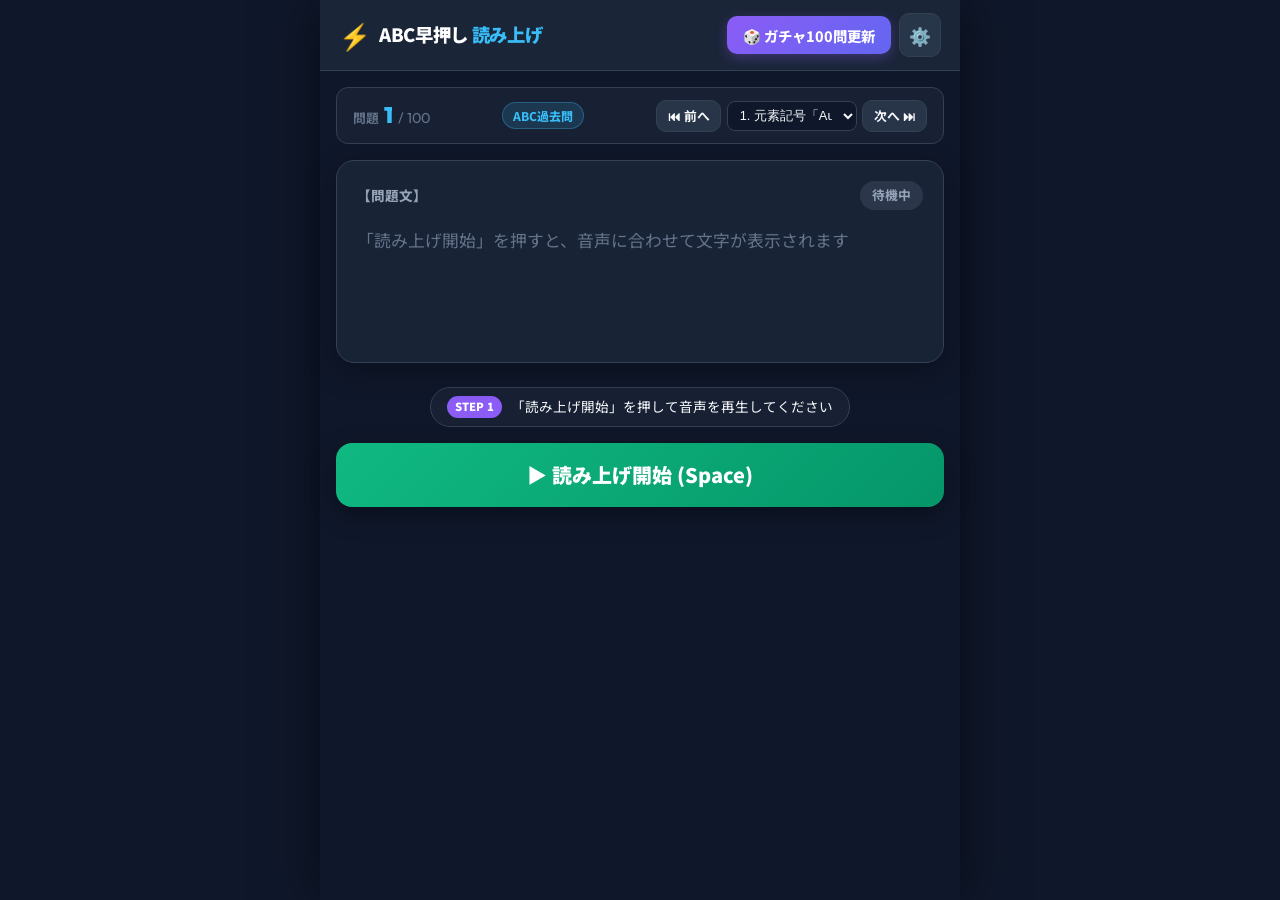
==== commit cc8dc9fb: "feat: add text display modes and modularize speech synthesis engine for real-time character tracking" ====
--- a/index.html
+++ b/index.html
@@ -128,16 +128,25 @@
         </div>
         <div class="settings-body">
           <div class="form-group">
+            <label>👁️ 問題文の表示モード:</label>
+            <select id="select-text-mode" class="select-full">
+              <option value="realtime" selected>✨ リアルタイム表示（読み上げと同時に文字表示）</option>
+              <option value="hidden">🙈 事前非表示（早押し後/解答表示まで伏せる）</option>
+              <option value="visible">👁️ 常に全表示（最初からすべて表示）</option>
+            </select>
+          </div>
+
+          <div class="form-group">
             <label>🎙️ 読み上げボイス (おすすめ高音質ボイス優先):</label>
             <select id="select-voice" class="select-full"></select>
           </div>
 
           <div class="form-group">
-            <label>⚡ 読み上げ速度: <span id="rate-value" class="val-badge">1.3x</span></label>
-            <input type="range" id="range-rate" min="0.8" max="2.5" step="0.1" value="1.3">
+            <label>⚡ 読み上げ速度: <span id="rate-value" class="val-badge">1.0x</span></label>
+            <input type="range" id="range-rate" min="0.8" max="2.5" step="0.1" value="1.0">
             <div class="range-labels">
               <span>0.8x (ゆっくり)</span>
-              <span>1.3x (標準早押し)</span>
+              <span>1.0x (標準速度)</span>
               <span>2.5x (超高速)</span>
             </div>
           </div>
--- a/style.css
+++ b/style.css
@@ -308,6 +308,19 @@
   padding: 0 2px;
 }
 
+.text-masked {
+  color: var(--text-muted);
+  letter-spacing: 3px;
+  opacity: 0.55;
+  font-size: 1.1rem;
+}
+
+.text-masked-all {
+  color: var(--primary-color);
+  font-weight: 700;
+  letter-spacing: 1px;
+}
+
 .buzz-slash {
   color: var(--accent-red);
   font-size: 1.6rem;
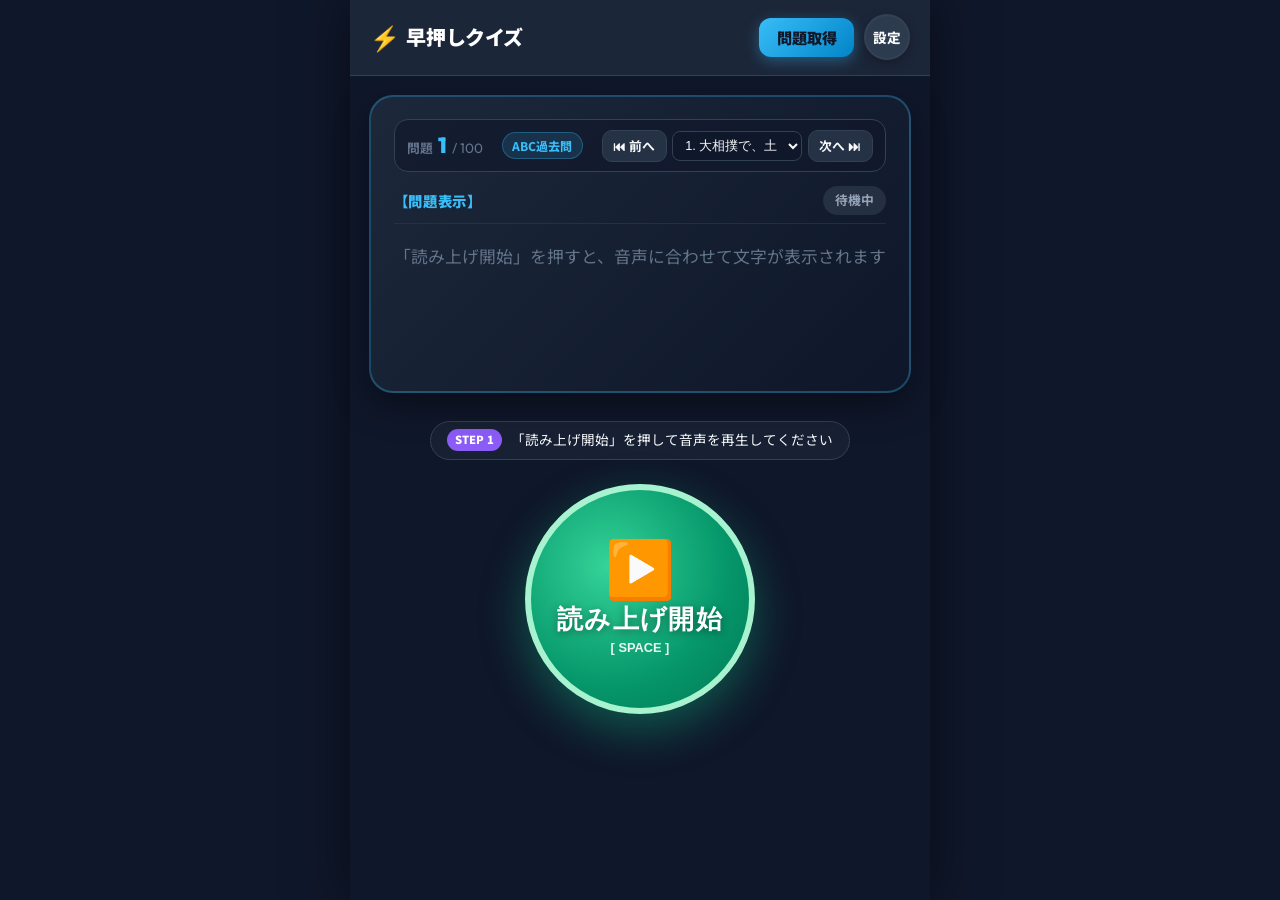
==== commit 27a73468: "feat: add QuestionManager class with preloading and parallel fetch capabilities to optimize quiz dat" ====
--- a/index.html
+++ b/index.html
@@ -13,18 +13,18 @@
 <body>
   <div class="app-container">
     
-    <!-- Header -->
+    <!-- Header (サイト名 | 問題取得 | 設定) -->
     <header class="app-header">
       <div class="logo-area">
         <span class="logo-icon">⚡</span>
-        <h1 class="app-title">ABC早押し <span>読み上げ</span></h1>
+        <h1 class="app-title">早押しクイズ</h1>
       </div>
       <div class="header-actions">
-        <button id="btn-refresh-gacha" class="btn btn-gacha" title="http://qss.quiz-island.site/abcgo-gacha/ から新しく100問を取得">
-          🎲 ガチャ100問更新
+        <button id="btn-refresh-gacha" class="btn btn-gacha" title="100問を取得">
+          問題取得
         </button>
-        <button id="btn-toggle-settings" class="btn btn-icon" title="音声設定を開く">
-          ⚙️
+        <button id="btn-toggle-settings" class="btn btn-circle-settings" title="設定を開く">
+          設定
         </button>
       </div>
     </header>
@@ -33,25 +33,25 @@
     <main class="app-main">
       <div class="quiz-container">
 
-        <!-- Info & Navigation Bar -->
-        <div class="info-bar">
-          <div class="q-progress">
-            <span class="q-label">問題</span>
-            <span id="current-q-num" class="q-num">1</span>
-            <span class="q-total">/ <span id="max-q-num">100</span></span>
+        <!-- 1. 【問題表示】 Card (Top Rounded Blue Card) -->
+        <div class="question-card">
+          <!-- Info Bar -->
+          <div class="info-bar">
+            <div class="q-progress">
+              <span class="q-label">問題</span>
+              <span id="current-q-num" class="q-num">1</span>
+              <span class="q-total">/ <span id="max-q-num">100</span></span>
+            </div>
+            <div id="q-genre-tag" class="genre-badge">ABC過去問</div>
+            <div class="nav-controls">
+              <button id="btn-prev-q" class="btn btn-sm">⏮ 前へ</button>
+              <select id="q-select-dropdown" class="select-sm"></select>
+              <button id="btn-next-q" class="btn btn-sm">次へ ⏭</button>
+            </div>
           </div>
-          <div id="q-genre-tag" class="genre-badge">ABC過去問</div>
-          <div class="nav-controls">
-            <button id="btn-prev-q" class="btn btn-sm">⏮ 前へ</button>
-            <select id="q-select-dropdown" class="select-sm"></select>
-            <button id="btn-next-q" class="btn btn-sm">次へ ⏭</button>
-          </div>
-        </div>
 
-        <!-- Question Text Card -->
-        <div class="question-card">
           <div class="card-header">
-            <span class="card-title">【問題文】</span>
+            <span class="card-title">【問題表示】</span>
             <span id="speech-status" class="status-indicator ready">待機中</span>
           </div>
           
@@ -59,60 +59,65 @@
             <span class="placeholder-text">「読み上げ開始」を押すか、Spaceキーでスタート</span>
           </div>
 
-          <!-- Buzz Position Marker -->
+          <!-- Buzz Marker -->
           <div id="buzz-marker-info" class="buzz-marker-info hidden">
             <span class="buzz-badge">⚡ 早押し発生</span>
             <span id="buzz-position-text"></span>
           </div>
-
-          <!-- Answer Box -->
-          <div id="answer-box" class="answer-box hidden">
-            <span class="answer-label">【正解】</span>
-            <span id="answer-text" class="answer-text">----</span>
-          </div>
         </div>
 
-        <!-- Solo Stage Action Buttons Area -->
+        <!-- 2. 【回答】 Card (Middle Card in Answer Shown Wireframe Image) -->
+        <div id="answer-box" class="answer-card hidden">
+          <span class="answer-label">【回答】</span>
+          <span id="answer-text" class="answer-text">----</span>
+        </div>
+
+        <!-- 3. Action Area (State 1: Circle Button, State 2: Split Pills, State 3: Next Button) -->
         <div class="action-stage">
           <div id="step-guide" class="step-guide">
             <span id="step-badge" class="step-badge">STEP 1</span>
             <span id="step-text">「読み上げ開始」を押して音声を再生してください</span>
           </div>
 
-          <div class="buttons-container">
-            <!-- 1. Idle State: Play Button -->
-            <button id="btn-play" class="btn btn-main btn-play">
-              ▶️ 読み上げ開始 (Space)
-            </button>
-
-            <!-- 2. Reading State: Giant Buzzer Button -->
-            <button id="btn-buzz" class="giant-buzz-btn hidden">
-              <div class="buzz-inner">
-                <span class="buzz-icon">🔴</span>
-                <span class="buzz-text">早押し！</span>
-                <span class="buzz-sub">[ SPACE / タップ ]</span>
+          <!-- State 1: Red Circle Button (ボタン) -->
+          <div id="circle-button-container" class="circle-button-container">
+            <button id="btn-play" class="btn-circle btn-circle-play">
+              <div class="circle-inner">
+                <span class="circle-icon">▶️</span>
+                <span class="circle-text">読み上げ開始</span>
+                <span class="circle-sub">[ SPACE ]</span>
               </div>
             </button>
 
-            <!-- 3. Buzzed State: Pass vs Show Answer Choice -->
-            <div id="choice-container" class="choice-grid hidden">
-              <button id="btn-pass" class="btn btn-choice btn-pass">
-                ↩️ パス (最初から読み直す)
-              </button>
-              <button id="btn-show-answer" class="btn btn-choice btn-answer">
-                👁️ 回答を表示 (Enter)
-              </button>
-            </div>
+            <button id="btn-buzz" class="btn-circle btn-circle-buzz hidden">
+              <div class="circle-inner">
+                <span class="circle-icon">🔴</span>
+                <span class="circle-text">ボタン</span>
+                <span class="circle-sub">[ SPACE / タップ ]</span>
+              </div>
+            </button>
+          </div>
 
-            <!-- 4. Answer Shown State: Next Question Button -->
-            <div id="next-container" class="next-grid hidden">
-              <button id="btn-next-solo" class="btn btn-main btn-next">
-                ⏭️ 次の問題へ (Space / Enter)
-              </button>
-              <button id="btn-reread" class="btn btn-ctrl">
-                🔄 最初から読み直す
-              </button>
-            </div>
+          <!-- State 2: Split Semicircle Choice Grid (読み直し | 回答表示 Wireframe Image) -->
+          <div id="choice-container" class="split-pill-grid hidden">
+            <button id="btn-pass" class="btn btn-split btn-split-left">
+              <span class="split-icon">↩️</span>
+              <span class="split-text">読み直し</span>
+            </button>
+            <button id="btn-show-answer" class="btn btn-split btn-split-right">
+              <span class="split-icon">👁️</span>
+              <span class="split-text">回答表示</span>
+            </button>
+          </div>
+
+          <!-- State 3: Next Question Button (次の問題 Wireframe Image) -->
+          <div id="next-container" class="next-grid hidden">
+            <button id="btn-next-solo" class="btn btn-main btn-next">
+              ⏭️ 次の問題 (Space / Enter)
+            </button>
+            <button id="btn-reread" class="btn btn-ctrl">
+              🔄 最初から読み直す
+            </button>
           </div>
         </div>
 
--- a/style.css
+++ b/style.css
@@ -1,11 +1,11 @@
 /* ==========================================================================
-   ABC早押しクイズ 自動読み上げアプリ Stylesheet (Solo Mobile First)
+   ABC早押しクイズ 自動読み上げアプリ Stylesheet (State Transition Wireframe Layout)
    ========================================================================== */
 
 :root {
   --bg-dark: #0f172a;
-  --bg-card: rgba(30, 41, 59, 0.75);
-  --bg-card-hover: rgba(51, 65, 85, 0.8);
+  --bg-card: rgba(30, 41, 59, 0.85);
+  --bg-card-hover: rgba(51, 65, 85, 0.9);
   --border-color: #334155;
   
   --primary-color: #38bdf8;
@@ -50,19 +50,21 @@
   flex-direction: column;
   min-height: 100vh;
   width: 100%;
-  max-width: 640px;
+  max-width: 580px;
   background-color: #0f172a;
   box-shadow: 0 0 50px rgba(0, 0, 0, 0.5);
   position: relative;
 }
 
-/* Header */
+/* ==========================================================================
+   1. Header Layout (サイト名 | 問題取得 | 設定)
+   ========================================================================== */
 .app-header {
   display: flex;
   align-items: center;
   justify-content: space-between;
-  padding: 0.8rem 1.2rem;
-  background-color: rgba(30, 41, 59, 0.85);
+  padding: 0.9rem 1.25rem;
+  background-color: rgba(30, 41, 59, 0.9);
   backdrop-filter: blur(12px);
   border-bottom: 1px solid var(--border-color);
   position: sticky;
@@ -73,28 +75,24 @@
 .logo-area {
   display: flex;
   align-items: center;
-  gap: 0.5rem;
+  gap: 0.4rem;
 }
 
 .logo-icon {
-  font-size: 1.6rem;
+  font-size: 1.5rem;
 }
 
 .app-title {
-  font-size: 1.15rem;
+  font-size: 1.25rem;
   font-weight: 900;
   color: #fff;
   letter-spacing: -0.02em;
 }
 
-.app-title span {
-  color: var(--primary-color);
-}
-
 .header-actions {
   display: flex;
   align-items: center;
-  gap: 0.5rem;
+  gap: 0.6rem;
 }
 
 .btn {
@@ -119,23 +117,42 @@
   transform: scale(0.96) !important;
 }
 
+/* [問題取得] 角丸長方形ボタン */
 .btn-gacha {
-  background: linear-gradient(135deg, var(--accent-purple), #6366f1);
-  color: #fff;
+  background: linear-gradient(135deg, #38bdf8, #0284c7);
+  color: #0f172a;
+  font-weight: 900;
+  border-radius: 12px;
+  padding: 0.55rem 1.1rem;
+  font-size: 0.95rem;
+  box-shadow: 0 4px 14px var(--primary-glow);
+}
+
+.btn-gacha:hover {
+  transform: translateY(-1px);
+  box-shadow: 0 6px 18px var(--primary-glow);
+}
+
+/* [設定] 丸型ボタン */
+.btn-circle-settings {
+  width: 46px;
+  height: 46px;
+  border-radius: 50%;
+  background-color: rgba(51, 65, 85, 0.8);
+  color: var(--text-primary);
+  border: 2px solid var(--border-color);
   font-weight: 800;
-  box-shadow: 0 4px 12px rgba(139, 92, 246, 0.3);
-}
-
-.btn-gacha:hover {
-  box-shadow: 0 6px 16px rgba(139, 92, 246, 0.5);
-}
-
-.btn-icon {
-  background-color: rgba(51, 65, 85, 0.6);
-  color: var(--text-primary);
-  padding: 0.55rem;
-  font-size: 1.1rem;
-  border: 1px solid var(--border-color);
+  font-size: 0.85rem;
+  padding: 0;
+  display: flex;
+  align-items: center;
+  justify-content: center;
+  box-shadow: 0 4px 12px rgba(0, 0, 0, 0.25);
+}
+
+.btn-circle-settings:hover {
+  background-color: rgba(71, 85, 105, 0.9);
+  border-color: var(--primary-color);
 }
 
 .btn-sm {
@@ -156,10 +173,12 @@
   max-width: 130px;
 }
 
-/* Main Content */
+/* ==========================================================================
+   2. Main Area & Question Card (問題表示)
+   ========================================================================== */
 .app-main {
   flex: 1;
-  padding: 1rem;
+  padding: 1.2rem;
   display: flex;
   flex-direction: column;
 }
@@ -167,21 +186,33 @@
 .quiz-container {
   display: flex;
   flex-direction: column;
-  gap: 1rem;
-  width: 100%;
-}
-
-/* Info Bar */
+  gap: 1.25rem;
+  width: 100%;
+}
+
+/* 【問題表示】 Card (Rounded Blue Card) */
+.question-card {
+  background: linear-gradient(135deg, rgba(30, 41, 59, 0.95), rgba(15, 23, 42, 0.95));
+  border: 2px solid rgba(56, 189, 248, 0.3);
+  border-radius: 24px;
+  padding: 1.4rem;
+  display: flex;
+  flex-direction: column;
+  gap: 0.9rem;
+  box-shadow: 0 12px 35px rgba(0, 0, 0, 0.4);
+  backdrop-filter: blur(12px);
+}
+
 .info-bar {
   display: flex;
   align-items: center;
   justify-content: space-between;
-  background-color: rgba(30, 41, 59, 0.6);
+  background-color: rgba(15, 23, 42, 0.6);
   border: 1px solid var(--border-color);
-  border-radius: 12px;
-  padding: 0.6rem 1rem;
+  border-radius: 14px;
+  padding: 0.5rem 0.8rem;
   flex-wrap: wrap;
-  gap: 0.5rem;
+  gap: 0.4rem;
 }
 
 .q-progress {
@@ -198,14 +229,14 @@
 
 .q-num {
   font-family: var(--font-num);
-  font-size: 1.4rem;
+  font-size: 1.35rem;
   font-weight: 900;
   color: var(--primary-color);
 }
 
 .q-total {
   font-family: var(--font-num);
-  font-size: 0.9rem;
+  font-size: 0.85rem;
   color: var(--text-muted);
 }
 
@@ -225,29 +256,19 @@
   gap: 0.35rem;
 }
 
-/* Question Card */
-.question-card {
-  background-color: var(--bg-card);
-  border: 1px solid var(--border-color);
-  border-radius: 18px;
-  padding: 1.25rem;
-  display: flex;
-  flex-direction: column;
-  gap: 0.8rem;
-  box-shadow: 0 8px 30px rgba(0, 0, 0, 0.3);
-  backdrop-filter: blur(10px);
-}
-
 .card-header {
   display: flex;
   align-items: center;
   justify-content: space-between;
+  border-bottom: 1px solid rgba(51, 65, 85, 0.5);
+  padding-bottom: 0.5rem;
 }
 
 .card-title {
-  font-size: 0.85rem;
-  font-weight: 800;
-  color: var(--text-secondary);
+  font-size: 0.9rem;
+  font-weight: 900;
+  color: var(--primary-color);
+  letter-spacing: 0.05em;
 }
 
 .status-indicator {
@@ -291,7 +312,7 @@
   font-weight: 700;
   line-height: 1.7;
   color: var(--text-primary);
-  min-height: 120px;
+  min-height: 130px;
   word-break: break-word;
 }
 
@@ -328,7 +349,6 @@
   margin: 0 2px;
 }
 
-/* Buzz Marker Info */
 .buzz-marker-info {
   background-color: rgba(244, 63, 94, 0.1);
   border: 1px solid rgba(244, 63, 94, 0.3);
@@ -348,15 +368,21 @@
   margin-right: 0.4rem;
 }
 
-/* Answer Box */
-.answer-box {
-  background-color: rgba(16, 185, 129, 0.1);
-  border: 1.5px solid var(--accent-green);
-  border-radius: 12px;
-  padding: 0.8rem 1rem;
-  display: flex;
-  flex-direction: column;
-  gap: 0.25rem;
+/* ==========================================================================
+   State 3: 【回答】 Card (Middle Box in Wireframe Image 2)
+   ========================================================================== */
+.answer-card {
+  background: linear-gradient(135deg, rgba(16, 185, 129, 0.15), rgba(5, 150, 105, 0.2));
+  border: 2px solid var(--accent-green);
+  border-radius: 20px;
+  padding: 1.2rem 1.5rem;
+  display: flex;
+  flex-direction: column;
+  align-items: center;
+  justify-content: center;
+  gap: 0.3rem;
+  text-align: center;
+  box-shadow: 0 8px 25px rgba(16, 185, 129, 0.25);
   animation: fadeIn 0.3s ease-out;
 }
 
@@ -366,24 +392,28 @@
 }
 
 .answer-label {
-  font-size: 0.8rem;
-  font-weight: 800;
+  font-size: 0.9rem;
+  font-weight: 900;
   color: var(--accent-green);
+  letter-spacing: 0.05em;
 }
 
 .answer-text {
-  font-size: 1.35rem;
-  font-weight: 900;
-  color: #fff;
-}
-
-/* Action Stage Area */
+  font-size: 1.6rem;
+  font-weight: 900;
+  color: #ffffff;
+}
+
+/* ==========================================================================
+   3. Bottom Action Stage
+   ========================================================================== */
 .action-stage {
   display: flex;
   flex-direction: column;
   align-items: center;
   gap: 1rem;
   margin-top: 0.5rem;
+  width: 100%;
 }
 
 .step-guide {
@@ -406,116 +436,164 @@
   border-radius: 9999px;
 }
 
-.buttons-container {
-  width: 100%;
-  display: flex;
-  flex-direction: column;
-  align-items: center;
+/* ----------------------------------------------------
+   State 1: Perfect Circle Red Button (ボタン)
+   ---------------------------------------------------- */
+.circle-button-container {
+  display: flex;
+  justify-content: center;
+  align-items: center;
+  width: 100%;
+  padding: 0.5rem 0;
+}
+
+.btn-circle {
+  width: 230px;
+  height: 230px;
+  border-radius: 50%;
+  border: 6px solid #fda4af;
+  cursor: pointer;
+  display: flex;
+  align-items: center;
+  justify-content: center;
+  transition: all 0.2s cubic-bezier(0.4, 0, 0.2, 1);
+  box-shadow: 0 16px 45px var(--accent-red-glow);
+  -webkit-tap-highlight-color: transparent;
+  user-select: none;
+  touch-action: manipulation;
+}
+
+.btn-circle:active {
+  transform: scale(0.93) !important;
+  box-shadow: 0 6px 20px var(--accent-red-glow);
+}
+
+.btn-circle-buzz {
+  background: radial-gradient(circle at 35% 35%, #ff4d6d 0%, #dc2626 60%, #991b1b 100%);
+  border-color: #fecdd3;
+  color: #ffffff;
+}
+
+.btn-circle-play {
+  background: radial-gradient(circle at 35% 35%, #34d399 0%, #059669 60%, #047857 100%);
+  border-color: #a7f3d0;
+  box-shadow: 0 16px 45px var(--accent-green-glow);
+  color: #ffffff;
+}
+
+.circle-inner {
+  display: flex;
+  flex-direction: column;
+  align-items: center;
+  justify-content: center;
+  text-align: center;
+  gap: 0.2rem;
+}
+
+.circle-icon {
+  font-size: 3.5rem;
+  line-height: 1;
+}
+
+.circle-text {
+  font-size: 1.65rem;
+  font-weight: 900;
+  letter-spacing: 0.05em;
+  text-shadow: 0 2px 8px rgba(0, 0, 0, 0.4);
+}
+
+.circle-sub {
+  font-size: 0.8rem;
+  opacity: 0.9;
+  font-weight: 700;
+}
+
+/* ----------------------------------------------------
+   State 2: Split Semicircle Buttons (読み直し | 回答表示 Wireframe Image 1)
+   ---------------------------------------------------- */
+.split-pill-grid {
+  display: flex;
+  align-items: center;
+  justify-content: center;
+  gap: 0.6rem;
+  width: 100%;
+  max-width: 480px;
+  margin: 0.5rem 0;
+}
+
+.btn-split {
+  flex: 1;
+  min-height: 130px;
+  font-size: 1.35rem;
+  font-weight: 900;
+  display: flex;
+  flex-direction: column;
+  align-items: center;
+  justify-content: center;
+  gap: 0.3rem;
+  border: 3px solid rgba(255, 255, 255, 0.25);
+  cursor: pointer;
+  transition: all 0.2s cubic-bezier(0.4, 0, 0.2, 1);
+  box-shadow: 0 10px 30px rgba(0, 0, 0, 0.35);
+  -webkit-tap-highlight-color: transparent;
+  user-select: none;
+  touch-action: manipulation;
+}
+
+.btn-split:active {
+  transform: scale(0.95) !important;
+}
+
+/* 「読み直し」 (Left Semicircle / Capsule Half) */
+.btn-split-left {
+  border-radius: 100px 16px 16px 100px;
+  background: linear-gradient(135deg, #f59e0b, #d97706);
+  color: #ffffff;
+  box-shadow: 0 10px 25px rgba(245, 158, 11, 0.35);
+}
+
+/* 「回答表示」 (Right Semicircle / Capsule Half) */
+.btn-split-right {
+  border-radius: 16px 100px 100px 16px;
+  background: linear-gradient(135deg, #8b5cf6, #6d28d9);
+  color: #ffffff;
+  box-shadow: 0 10px 25px rgba(139, 92, 246, 0.35);
+}
+
+.split-icon {
+  font-size: 2.2rem;
+  line-height: 1;
+}
+
+.split-text {
+  font-size: 1.35rem;
+  font-weight: 900;
+  letter-spacing: 0.03em;
+}
+
+/* ----------------------------------------------------
+   State 3: Next Question Button (次の問題 Wireframe Image 2)
+   ---------------------------------------------------- */
+.next-grid {
+  display: flex;
+  flex-direction: column;
+  gap: 0.75rem;
+  width: 100%;
 }
 
 .btn-main {
   width: 100%;
-  min-height: 64px;
-  font-size: 1.25rem;
-  font-weight: 900;
-  border-radius: 16px;
+  min-height: 66px;
+  font-size: 1.3rem;
+  font-weight: 900;
+  border-radius: 20px;
   box-shadow: 0 8px 24px rgba(0, 0, 0, 0.35);
-}
-
-.btn-play {
-  background: linear-gradient(135deg, #10b981, #059669);
-  color: #fff;
-}
-.btn-play:hover {
-  box-shadow: 0 12px 30px var(--accent-green-glow);
 }
 
 .btn-next {
   background: linear-gradient(135deg, #38bdf8, #0284c7);
   color: #0f172a;
-}
-.btn-next:hover {
-  box-shadow: 0 12px 30px var(--primary-glow);
-}
-
-/* Giant Touch Buzzer Button */
-.giant-buzz-btn {
-  width: 100%;
-  min-height: 160px;
-  background: radial-gradient(circle, #f43f5e 0%, #be123c 100%);
-  border: 4px solid #fda4af;
-  border-radius: 24px;
-  color: #fff;
-  cursor: pointer;
-  box-shadow: 0 12px 35px var(--accent-red-glow);
-  display: flex;
-  align-items: center;
-  justify-content: center;
-  transition: all 0.15s ease;
-  -webkit-tap-highlight-color: transparent;
-}
-
-.giant-buzz-btn:active {
-  transform: scale(0.96);
-  box-shadow: 0 4px 15px var(--accent-red-glow);
-}
-
-.buzz-inner {
-  display: flex;
-  flex-direction: column;
-  align-items: center;
-  gap: 0.2rem;
-}
-
-.buzz-inner .buzz-icon {
-  font-size: 3.5rem;
-  line-height: 1;
-}
-
-.buzz-inner .buzz-text {
-  font-size: 2rem;
-  font-weight: 900;
-  letter-spacing: 0.05em;
-  text-shadow: 0 2px 8px rgba(0, 0, 0, 0.4);
-}
-
-.buzz-inner .buzz-sub {
-  font-size: 0.85rem;
-  opacity: 0.9;
-  font-weight: 700;
-}
-
-/* Choice Buttons (Pass vs Show Answer) */
-.choice-grid {
-  display: grid;
-  grid-template-columns: 1fr 1fr;
-  gap: 0.8rem;
-  width: 100%;
-}
-
-.btn-choice {
-  min-height: 58px;
-  font-size: 1.05rem;
-  font-weight: 800;
-  border-radius: 14px;
-  box-shadow: 0 6px 20px rgba(0, 0, 0, 0.25);
-}
-
-.btn-pass {
-  background: linear-gradient(135deg, #f59e0b, #d97706);
-  color: #fff;
-}
-
-.btn-answer {
-  background: linear-gradient(135deg, #8b5cf6, #6d28d9);
-  color: #fff;
-}
-
-.next-grid {
-  display: flex;
-  flex-direction: column;
-  gap: 0.75rem;
-  width: 100%;
+  box-shadow: 0 10px 25px var(--primary-glow);
 }
 
 .btn-ctrl {
@@ -526,7 +604,9 @@
   border-radius: 12px;
 }
 
-/* Voice Settings Modal */
+/* ==========================================================================
+   Voice Settings Modal
+   ========================================================================== */
 .modal {
   position: fixed;
   top: 0;
@@ -634,7 +714,28 @@
 
 /* Mobile Media Queries */
 @media (max-width: 480px) {
-  .choice-grid {
-    grid-template-columns: 1fr;
+  .btn-circle {
+    width: 195px;
+    height: 195px;
   }
-}
+
+  .circle-icon {
+    font-size: 3rem;
+  }
+
+  .circle-text {
+    font-size: 1.45rem;
+  }
+
+  .btn-split {
+    min-height: 110px;
+  }
+
+  .split-icon {
+    font-size: 1.8rem;
+  }
+
+  .split-text {
+    font-size: 1.15rem;
+  }
+}
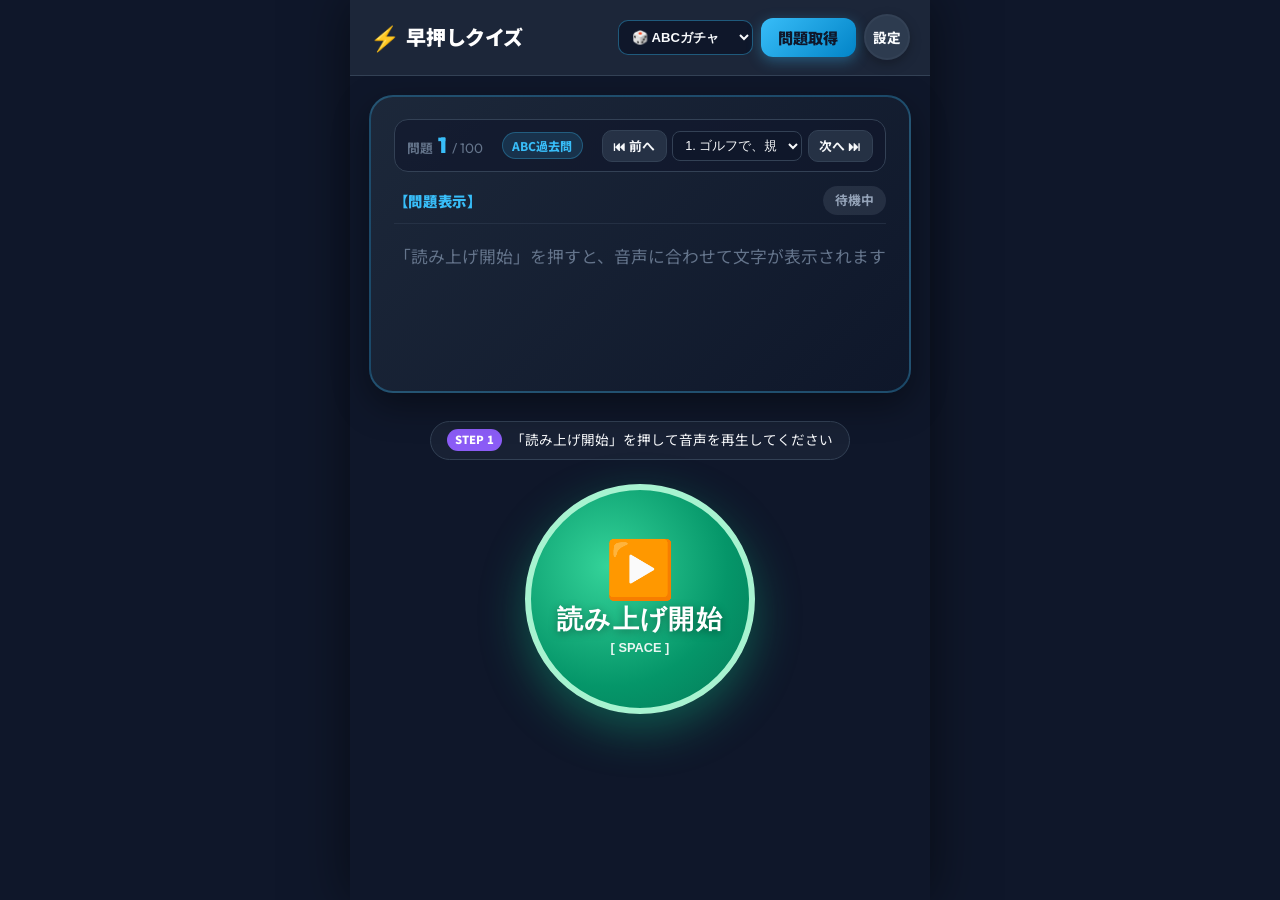
==== commit 4170bac4: "feat: add multi-source question selection support and introduce dynamic data fetching functionality" ====
--- a/index.html
+++ b/index.html
@@ -20,7 +20,12 @@
         <h1 class="app-title">早押しクイズ</h1>
       </div>
       <div class="header-actions">
-        <button id="btn-refresh-gacha" class="btn btn-gacha" title="100問を取得">
+        <select id="select-q-source" class="select-source-hdr" title="問題の取得元を選択">
+          <option value="gacha" selected>🎲 ABCガチャ</option>
+          <option value="jaqket">📚 JAQKET (1.3万問)</option>
+          <option value="abc_dataset">⚡ ABC過去問</option>
+        </select>
+        <button id="btn-refresh-gacha" class="btn btn-gacha" title="選択したソースから100問を取得">
           問題取得
         </button>
         <button id="btn-toggle-settings" class="btn btn-circle-settings" title="設定を開く">
@@ -133,6 +138,15 @@
         </div>
         <div class="settings-body">
           <div class="form-group">
+            <label>📚 問題の取得元 (データソース):</label>
+            <select id="select-q-source-modal" class="select-full">
+              <option value="gacha" selected>🎲 ABCガチャ (qss.quiz-island.site 100問)</option>
+              <option value="jaqket">📚 JAQKET クイズデータセット (AIO 01 / 1.3万問)</option>
+              <option value="abc_dataset">⚡ ABC過去問 (ローカル100問)</option>
+            </select>
+          </div>
+
+          <div class="form-group">
             <label>👁️ 問題文の表示モード:</label>
             <select id="select-text-mode" class="select-full">
               <option value="realtime" selected>✨ リアルタイム表示（読み上げと同時に文字表示）</option>
--- a/style.css
+++ b/style.css
@@ -92,7 +92,24 @@
 .header-actions {
   display: flex;
   align-items: center;
-  gap: 0.6rem;
+  gap: 0.5rem;
+}
+
+.select-source-hdr {
+  background-color: var(--bg-dark);
+  border: 1px solid rgba(56, 189, 248, 0.4);
+  color: var(--text-primary);
+  padding: 0.5rem 0.6rem;
+  border-radius: 10px;
+  font-size: 0.82rem;
+  font-weight: 800;
+  cursor: pointer;
+  max-width: 135px;
+}
+
+.select-source-hdr:focus {
+  outline: none;
+  border-color: var(--primary-color);
 }
 
 .btn {
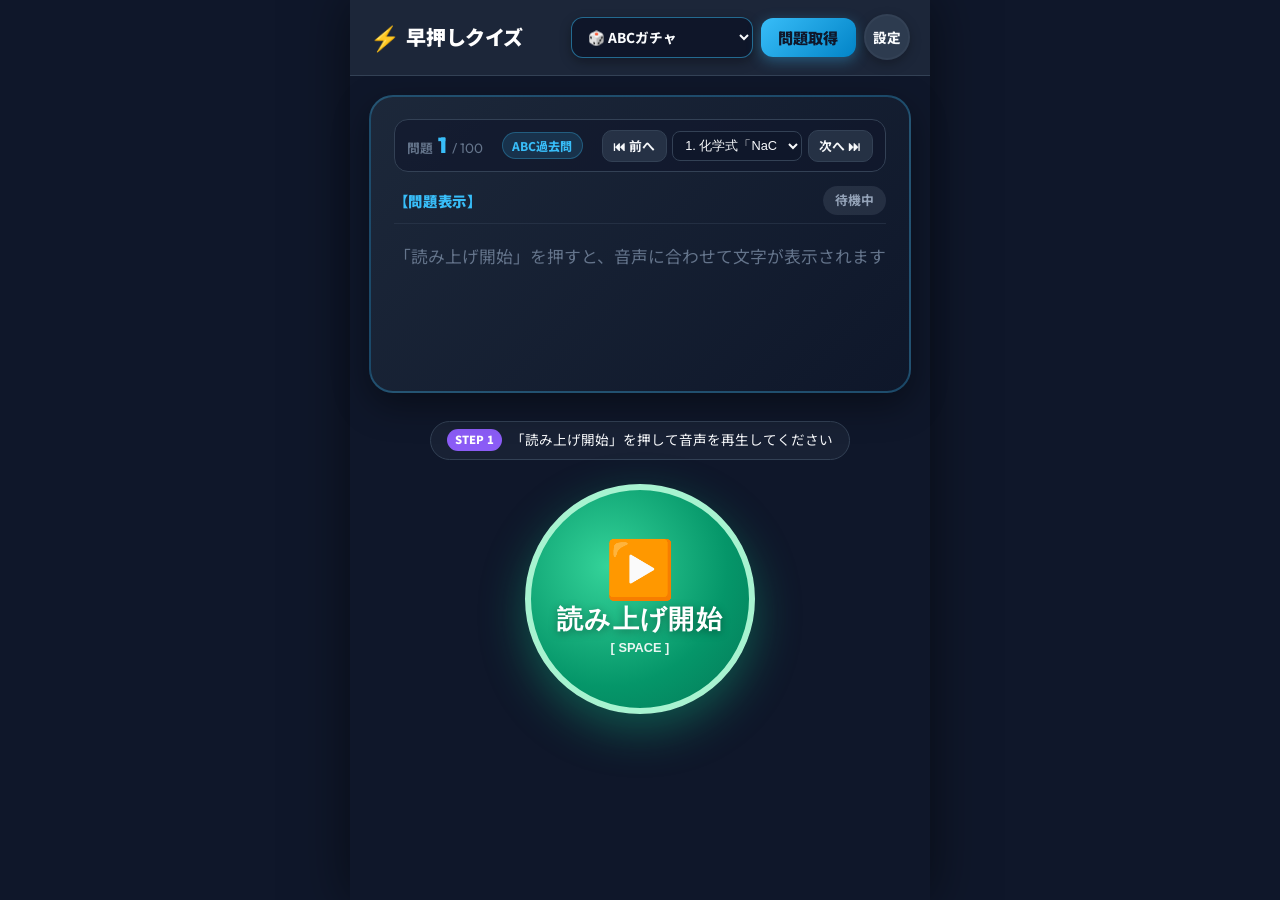
==== commit b629de9c: "feat: implement QuestionManager with asynchronous parallel fetching and background preloading for qu" ====
--- a/index.html
+++ b/index.html
@@ -23,7 +23,6 @@
         <select id="select-q-source" class="select-source-hdr" title="問題の取得元を選択">
           <option value="gacha" selected>🎲 ABCガチャ</option>
           <option value="jaqket">📚 JAQKET (1.3万問)</option>
-          <option value="abc_dataset">⚡ ABC過去問</option>
         </select>
         <button id="btn-refresh-gacha" class="btn btn-gacha" title="選択したソースから100問を取得">
           問題取得
@@ -142,7 +141,6 @@
             <select id="select-q-source-modal" class="select-full">
               <option value="gacha" selected>🎲 ABCガチャ (qss.quiz-island.site 100問)</option>
               <option value="jaqket">📚 JAQKET クイズデータセット (AIO 01 / 1.3万問)</option>
-              <option value="abc_dataset">⚡ ABC過去問 (ローカル100問)</option>
             </select>
           </div>
 
@@ -186,6 +184,7 @@
 
   <!-- Scripts -->
   <script src="js/abc_dataset.js"></script>
+  <script src="js/jaqket_dataset.js"></script>
   <script src="js/sound.js"></script>
   <script src="js/speech.js"></script>
   <script src="js/questions.js"></script>
--- a/style.css
+++ b/style.css
@@ -96,20 +96,30 @@
 }
 
 .select-source-hdr {
-  background-color: var(--bg-dark);
-  border: 1px solid rgba(56, 189, 248, 0.4);
-  color: var(--text-primary);
-  padding: 0.5rem 0.6rem;
-  border-radius: 10px;
-  font-size: 0.82rem;
+  background-color: rgba(15, 23, 42, 0.95);
+  border: 1.5px solid rgba(56, 189, 248, 0.5);
+  color: #f8fafc;
+  padding: 0.55rem 0.75rem;
+  border-radius: 12px;
+  font-size: 0.85rem;
   font-weight: 800;
   cursor: pointer;
-  max-width: 135px;
-}
-
-.select-source-hdr:focus {
+  box-shadow: 0 4px 12px rgba(0, 0, 0, 0.3);
+  transition: all 0.2s ease;
   outline: none;
+  font-family: inherit;
+}
+
+.select-source-hdr:hover, .select-source-hdr:focus {
   border-color: var(--primary-color);
+  box-shadow: 0 0 12px var(--primary-glow);
+}
+
+select option, .select-source-hdr option {
+  background-color: #1e293b !important;
+  color: #f8fafc !important;
+  padding: 0.6rem !important;
+  font-weight: 700;
 }
 
 .btn {
@@ -731,6 +741,31 @@
 
 /* Mobile Media Queries */
 @media (max-width: 480px) {
+  .app-header {
+    padding: 0.7rem 0.8rem;
+  }
+
+  .app-title {
+    font-size: 1.05rem;
+  }
+
+  .select-source-hdr {
+    max-width: 125px;
+    padding: 0.45rem 0.5rem;
+    font-size: 0.78rem;
+  }
+
+  .btn-gacha {
+    padding: 0.45rem 0.75rem;
+    font-size: 0.85rem;
+  }
+
+  .btn-circle-settings {
+    width: 40px;
+    height: 40px;
+    font-size: 0.8rem;
+  }
+
   .btn-circle {
     width: 195px;
     height: 195px;
